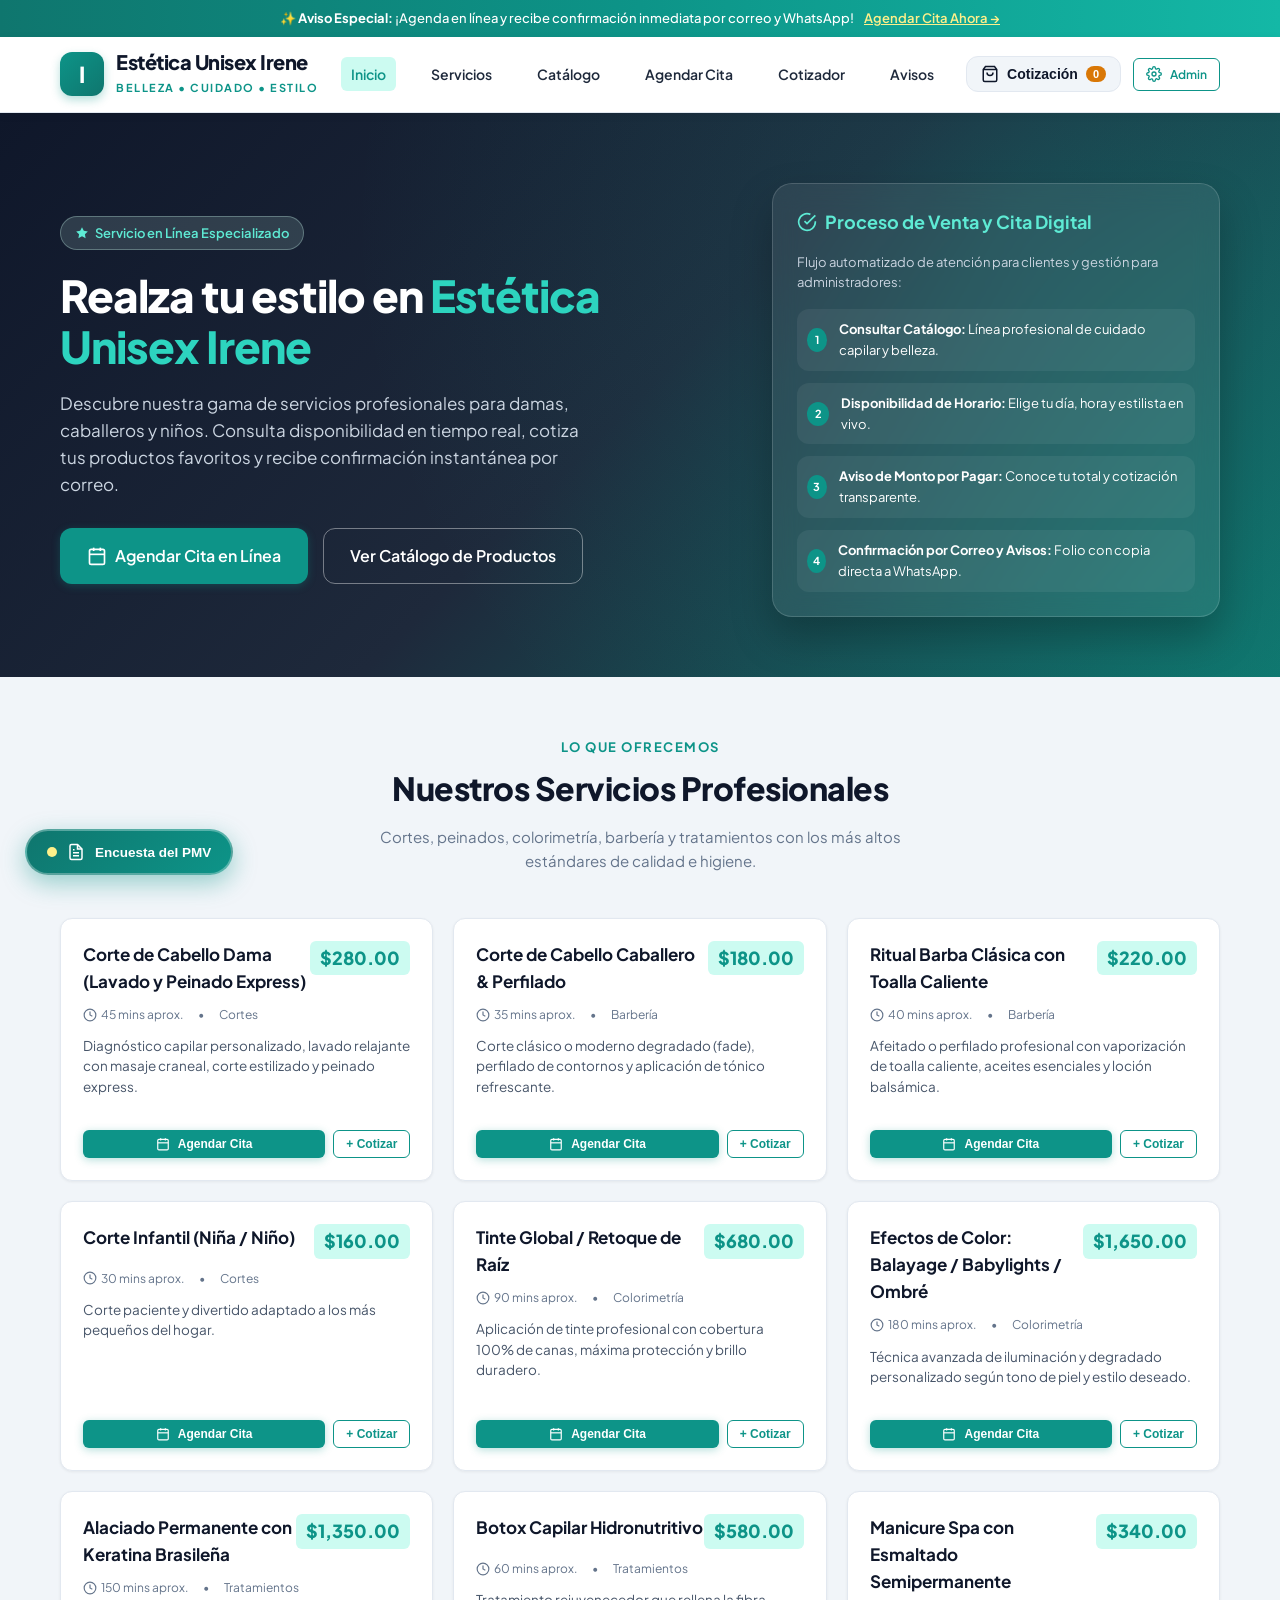
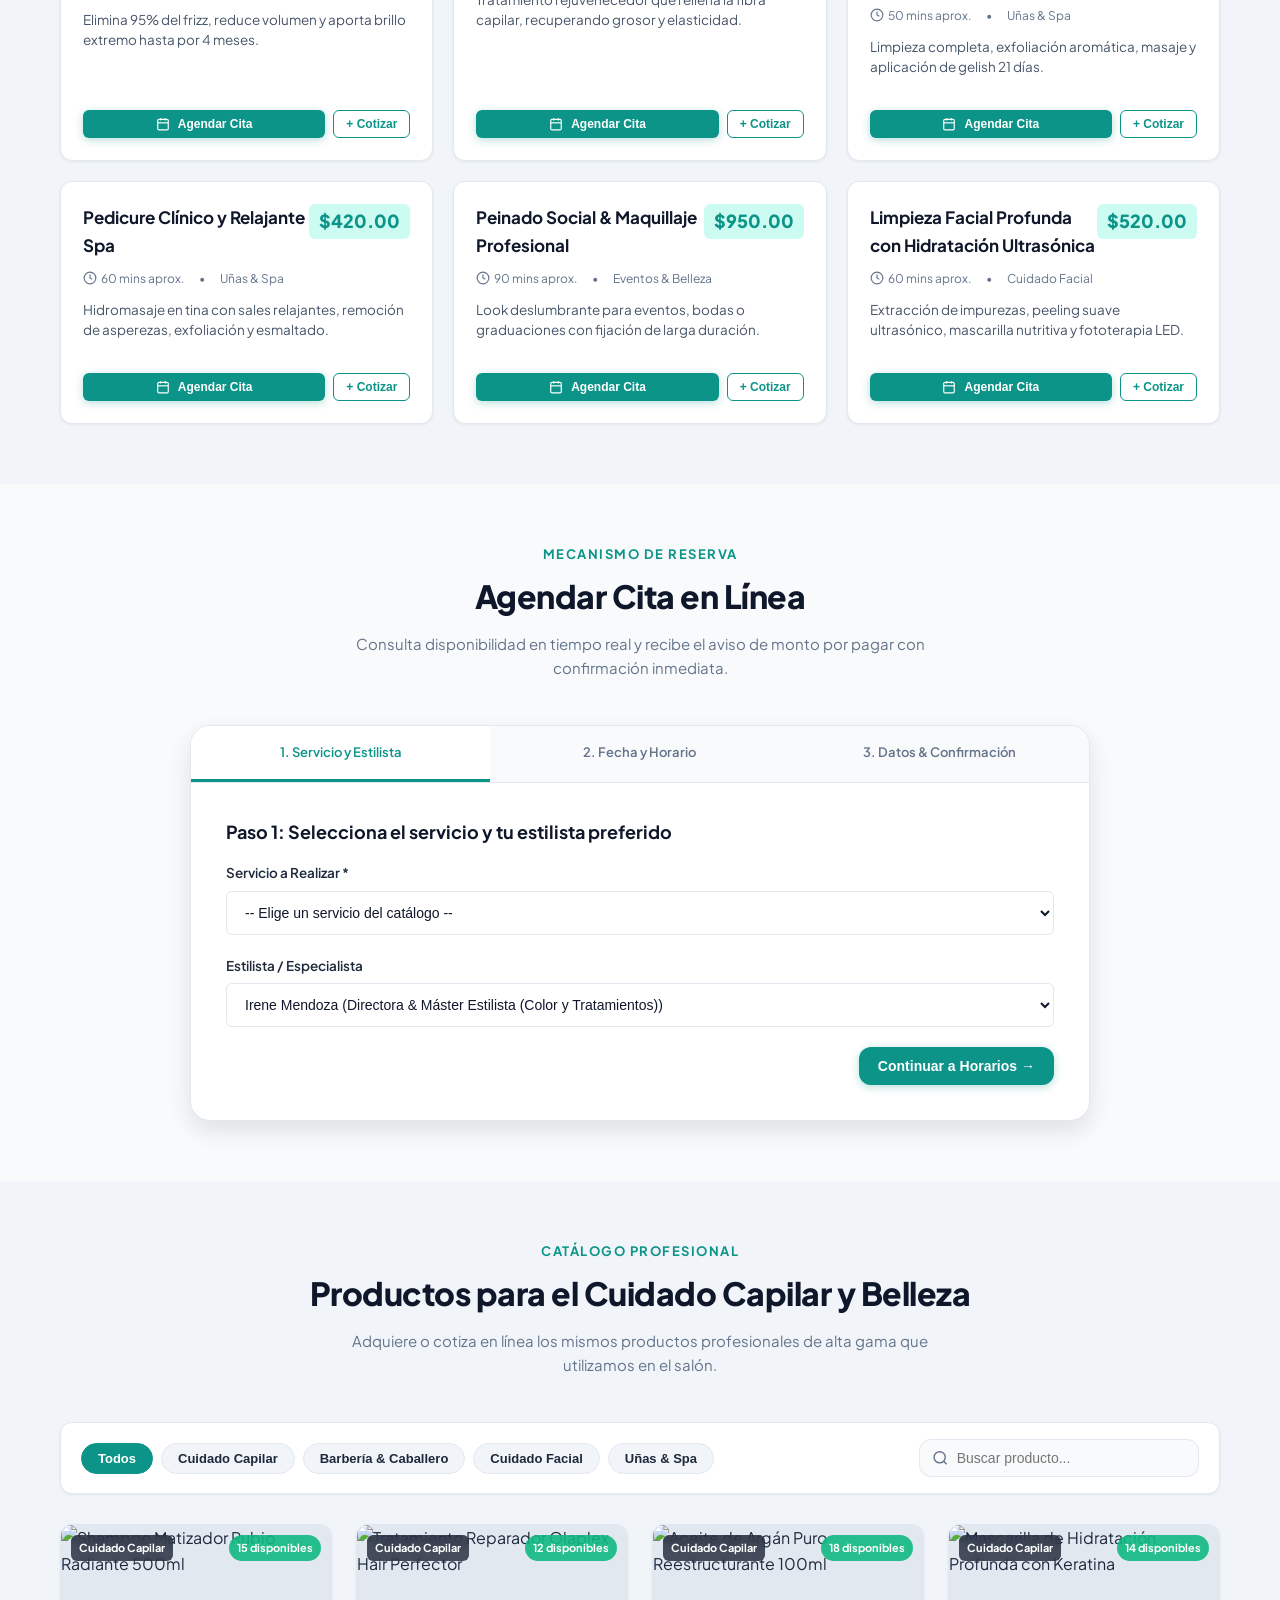
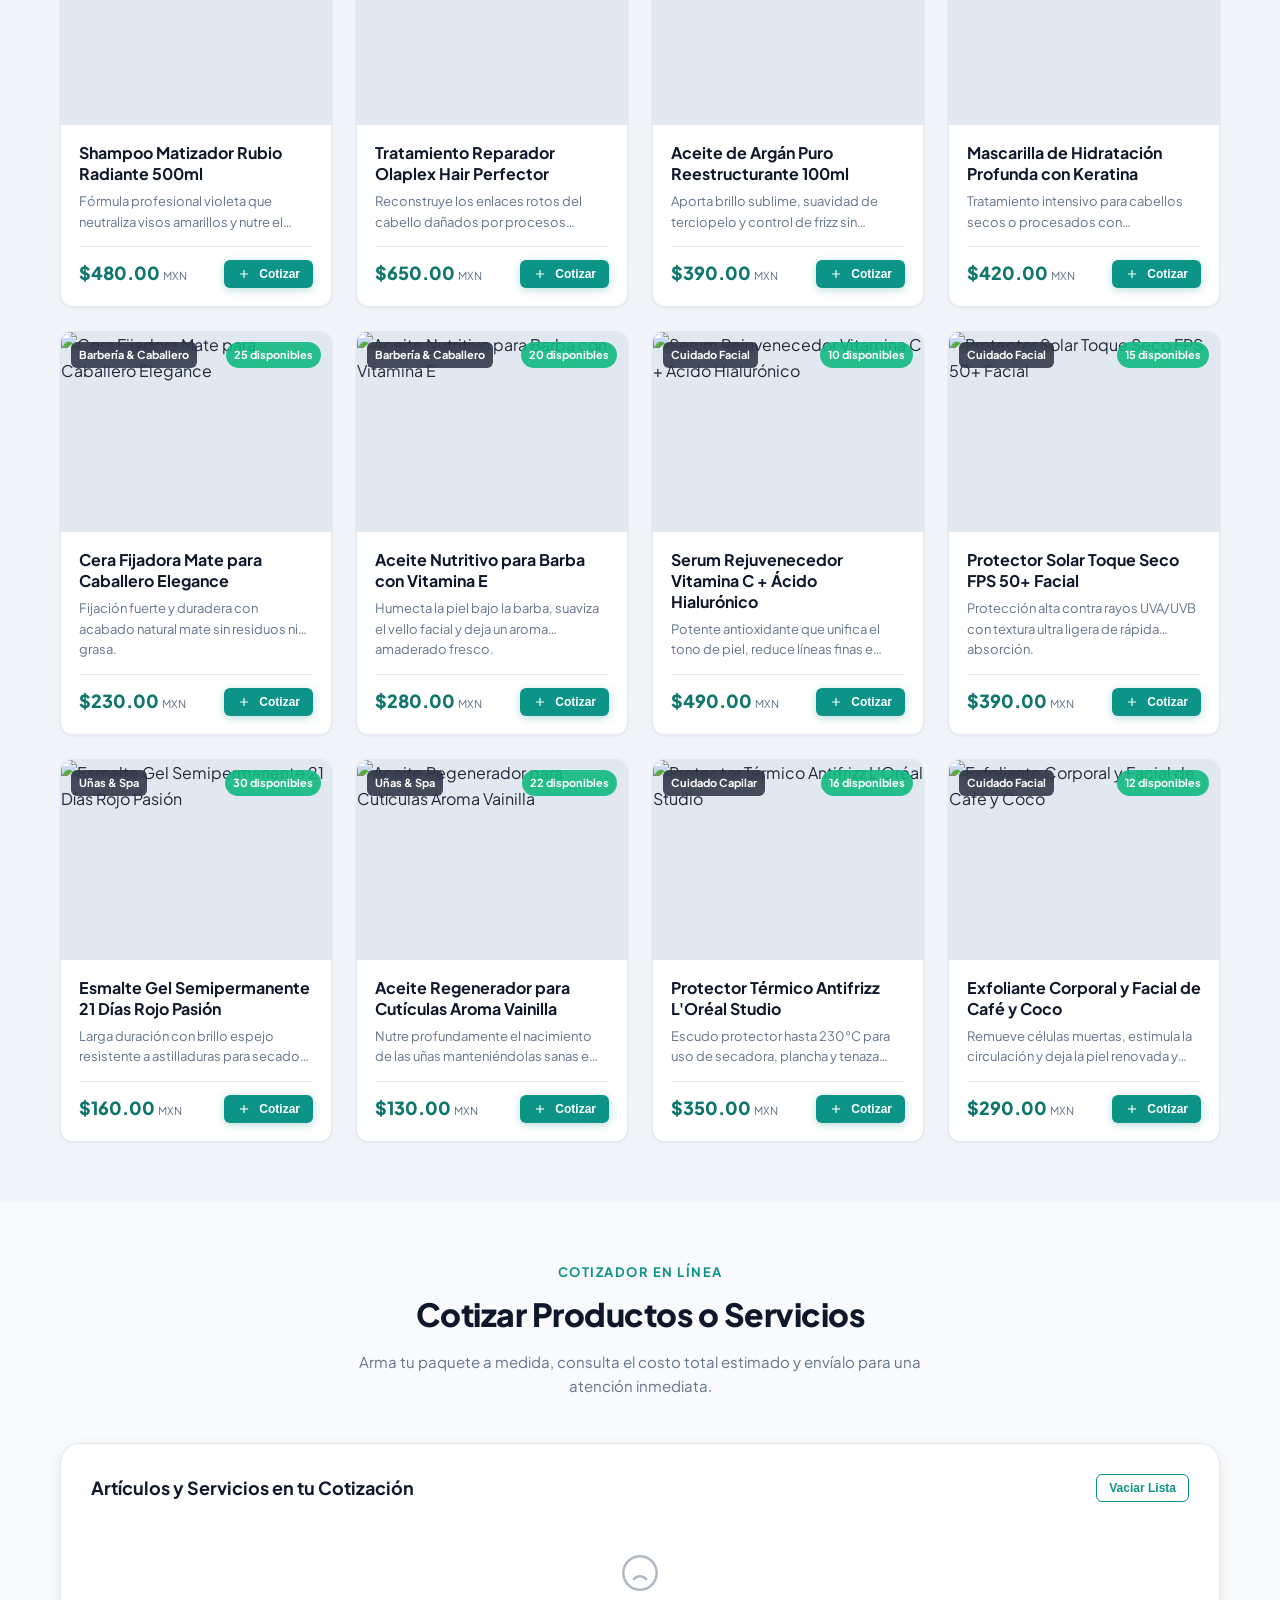
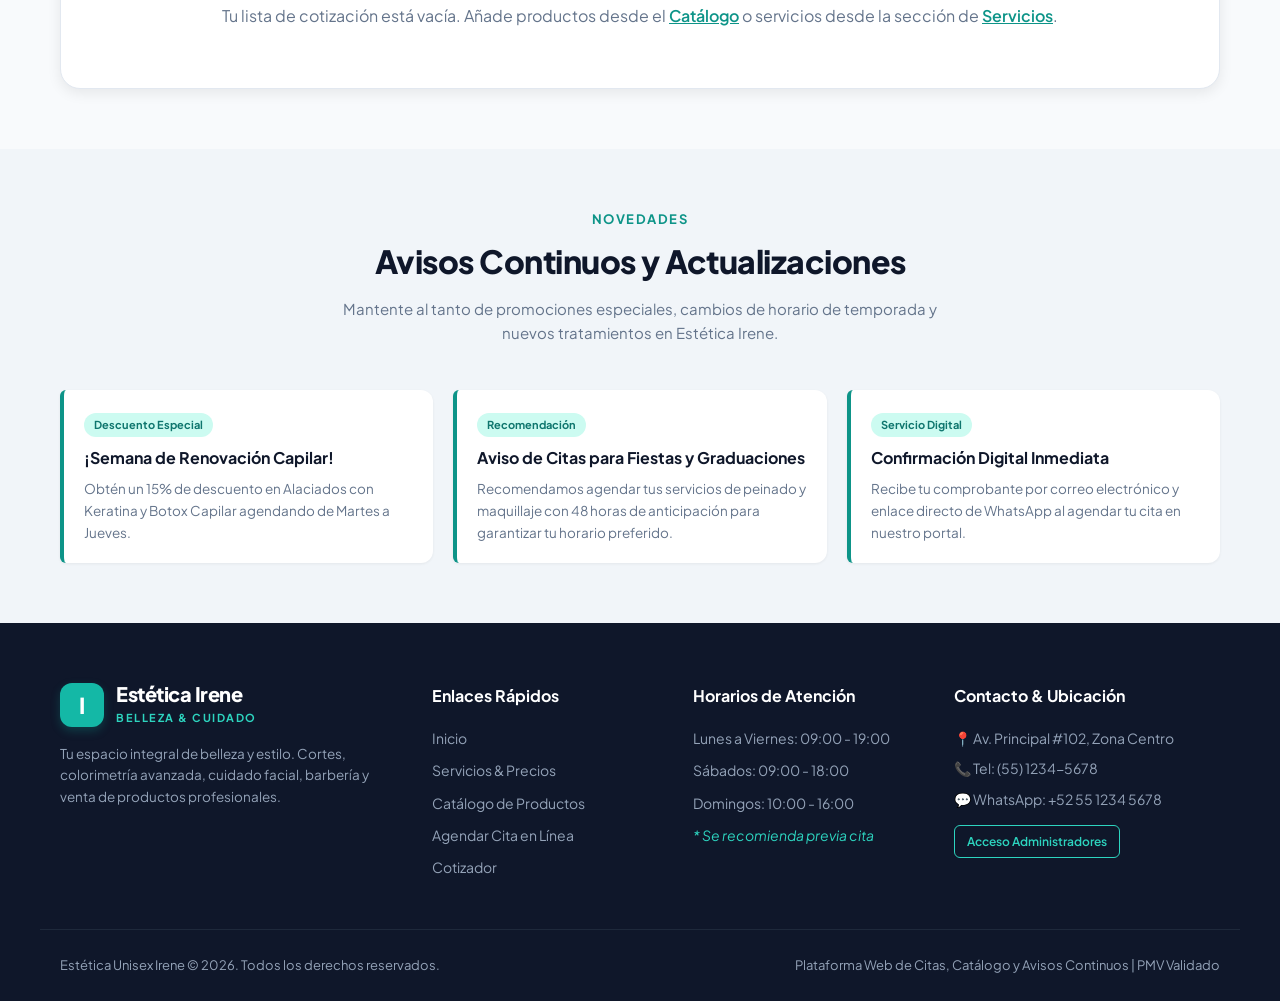
==== index.html @ 8a303462 "feat: Add GitHub Pages support, GA4 integration, and PMV survey data collection" ====
<!DOCTYPE html>
<html lang="es">
<head>
  <meta charset="UTF-8">
  <meta name="viewport" content="width=device-width, initial-scale=1.0">
  <title>Estética Unisex Irene | Citas en Línea, Catálogo y Cotizador</title>
  <link rel="stylesheet" href="css/styles.css">
  <link rel="preconnect" href="https://fonts.googleapis.com">
  <link rel="preconnect" href="https://fonts.gstatic.com" crossorigin>
  <link href="https://fonts.googleapis.com/css2?family=Plus+Jakarta+Sans:wght@400;500;600;700;800&display=swap" rel="stylesheet">
  
  <!-- ================= GOOGLE ANALYTICS 4 (GA4) ================= -->
  <!-- Reemplaza 'G-XXXXXXXXXX' con tu ID de medición de Google Analytics 4 -->
  <script async src="https://www.googletagmanager.com/gtag/js?id=G-XXXXXXXXXX"></script>
  <script>
    window.dataLayer = window.dataLayer || [];
    function gtag(){dataLayer.push(arguments);}
    gtag('js', new Date());
    gtag('config', 'G-XXXXXXXXXX');
  </script>

  <style>
    body { font-family: 'Plus Jakarta Sans', sans-serif; }
    
    /* Botón Flotante para la Encuesta del PMV (Punto G) */
    .survey-floating-btn {
      position: fixed;
      bottom: 25px;
      left: 25px;
      background: linear-gradient(135deg, #0f766e, #0d9488);
      color: #ffffff;
      padding: 12px 20px;
      border-radius: 50px;
      font-size: 13.5px;
      font-weight: 700;
      display: flex;
      align-items: center;
      gap: 10px;
      box-shadow: 0 8px 25px rgba(13, 148, 136, 0.4);
      cursor: pointer;
      z-index: 1500;
      border: 2px solid rgba(255, 255, 255, 0.3);
      transition: all 0.3s ease;
      text-decoration: none;
    }
    .survey-floating-btn:hover {
      transform: translateY(-3px) scale(1.03);
      box-shadow: 0 12px 30px rgba(13, 148, 136, 0.55);
      background: linear-gradient(135deg, #115e59, #0f766e);
    }
    .survey-pulse-dot {
      width: 10px;
      height: 10px;
      background-color: #fef08a;
      border-radius: 50%;
      display: inline-block;
      animation: pulseAnim 1.8s infinite;
    }
    @keyframes pulseAnim {
      0% { transform: scale(0.9); opacity: 0.8; }
      50% { transform: scale(1.4); opacity: 1; }
      100% { transform: scale(0.9); opacity: 0.8; }
    }
    .rating-stars {
      display: flex;
      gap: 8px;
      margin: 8px 0;
    }
    .rating-star-btn {
      font-size: 24px;
      color: #cbd5e1;
      cursor: pointer;
      background: none;
      border: none;
      transition: color 0.2s;
    }
    .rating-star-btn.active, .rating-star-btn:hover {
      color: #f59e0b;
    }
  </style>
</head>
<body>

  <!-- Botón Flotante de Encuesta Voluntaria (Rúbrica: Recopilación de datos del PMV) -->
  <button class="survey-floating-btn" onclick="openSurveyModal()" title="Evalúa este Producto Mínimo Viable (PMV)">
    <span class="survey-pulse-dot"></span>
    <svg width="18" height="18" fill="none" stroke="currentColor" stroke-width="2" viewBox="0 0 24 24"><path d="M14 2H6a2 2 0 0 0-2 2v16a2 2 0 0 0 2 2h12a2 2 0 0 0 2-2V8z"/><polyline points="14 2 14 8 20 8"/><line x1="16" y1="13" x2="8" y2="13"/><line x1="16" y1="17" x2="8" y2="17"/><polyline points="10 9 9 9 8 9"/></svg>
    <span>Encuesta del PMV</span>
  </button>

  <!-- Barra Superior de Avisos Continuos -->
  <div class="top-announcement-bar" id="topAnnouncement">
    <span>✨ <strong>Aviso Especial:</strong> ¡Agenda en línea y recibe confirmación inmediata por correo y WhatsApp!</span>
    <a href="#agendar" onclick="scrollToSection('agendar')">Agendar Cita Ahora &rarr;</a>
  </div>

  <!-- Navbar -->
  <nav class="navbar">
    <div class="container nav-container">
      <a href="#" class="brand-logo">
        <div class="logo-badge">I</div>
        <div class="brand-text">
          <h1>Estética Unisex Irene</h1>
          <span>Belleza &bull; Cuidado &bull; Estilo</span>
        </div>
      </a>

      <ul class="nav-links">
        <li><a href="#inicio" class="active">Inicio</a></li>
        <li><a href="#servicios">Servicios</a></li>
        <li><a href="#catalogo">Catálogo</a></li>
        <li><a href="#agendar">Agendar Cita</a></li>
        <li><a href="#cotizador">Cotizador</a></li>
        <li><a href="#avisos">Avisos</a></li>
      </ul>

      <div class="nav-actions">
        <!-- Botón Cotizador / Carrito -->
        <button class="cart-trigger-btn" id="openCartBtn" onclick="openQuoteModal()">
          <svg width="18" height="18" fill="none" stroke="currentColor" stroke-width="2" viewBox="0 0 24 24"><path d="M6 2L3 6v14a2 2 0 0 0 2 2h14a2 2 0 0 0 2-2V6l-3-4z"/><line x1="3" y1="6" x2="21" y2="6"/><path d="M16 10a4 4 0 0 1-8 0"/></svg>
          <span>Cotización</span>
          <span class="cart-badge" id="cartCountBadge">0</span>
        </button>

        <!-- Botón Acceso Admin -->
        <a href="admin.html" class="btn btn-outline btn-sm" title="Panel de Administración">
          <svg width="16" height="16" fill="none" stroke="currentColor" stroke-width="2" viewBox="0 0 24 24"><path d="M12 15a3 3 0 1 0 0-6 3 3 0 0 0 0 6Z"/><path d="M19.4 15a1.65 1.65 0 0 0 .33 1.82l.06.06a2 2 0 0 1 0 2.83 2 2 0 0 1-2.83 0l-.06-.06a1.65 1.65 0 0 0-1.82-.33 1.65 1.65 0 0 0-1 1.51V21a2 2 0 0 1-2 2 2 2 0 0 1-2-2v-.09A1.65 1.65 0 0 0 9 19.4a1.65 1.65 0 0 0-1.82.33l-.06.06a2 2 0 0 1-2.83 0 2 2 0 0 1 0-2.83l.06-.06a1.65 1.65 0 0 0 .33-1.82 1.65 1.65 0 0 0-1.51-1H3a2 2 0 0 1-2-2 2 2 0 0 1 2-2h.09A1.65 1.65 0 0 0 4.6 9a1.65 1.65 0 0 0-.33-1.82l-.06-.06a2 2 0 0 1 0-2.83 2 2 0 0 1 2.83 0l.06.06a1.65 1.65 0 0 0 1.82.33H9a1.65 1.65 0 0 0 1-1.51V3a2 2 0 0 1 2-2 2 2 0 0 1 2 2v.09a1.65 1.65 0 0 0 1 1.51 1.65 1.65 0 0 0 1.82-.33l.06-.06a2 2 0 0 1 2.83 0 2 2 0 0 1 0 2.83l-.06.06a1.65 1.65 0 0 0-.33 1.82V9a1.65 1.65 0 0 0 1.51 1H21a2 2 0 0 1 2 2 2 2 0 0 1-2 2h-.09a1.65 1.65 0 0 0-1.51 1Z"/></svg>
          Admin
        </a>
      </div>
    </div>
  </nav>

  <!-- Hero Section -->
  <section class="hero-section" id="inicio">
    <div class="container hero-grid">
      <div class="hero-content">
        <div class="hero-badge-tag">
          <svg width="14" height="14" fill="currentColor" viewBox="0 0 24 24"><path d="M12 2l3.09 6.26L22 9.27l-5 4.87 1.18 6.88L12 17.77l-6.18 3.25L7 14.14 2 9.27l6.91-1.01L12 2z"/></svg>
          Servicio en Línea Especializado
        </div>
        <h2 class="hero-title">Realza tu estilo en <span>Estética Unisex Irene</span></h2>
        <p class="hero-subtitle">
          Descubre nuestra gama de servicios profesionales para damas, caballeros y niños. Consulta disponibilidad en tiempo real, cotiza tus productos favoritos y recibe confirmación instantánea por correo.
        </p>
        <div class="hero-buttons">
          <a href="#agendar" class="btn btn-primary btn-lg" onclick="scrollToSection('agendar')">
            <svg width="20" height="20" fill="none" stroke="currentColor" stroke-width="2" viewBox="0 0 24 24"><rect x="3" y="4" width="18" height="18" rx="2" ry="2"/><line x1="16" y1="2" x2="16" y2="6"/><line x1="8" y1="2" x2="8" y2="6"/><line x1="3" y1="10" x2="21" y2="10"/></svg>
            Agendar Cita en Línea
          </a>
          <a href="#catalogo" class="btn btn-outline btn-lg" style="color: #fff; border-color: rgba(255,255,255,0.4);" onclick="scrollToSection('catalogo')">
            Ver Catálogo de Productos
          </a>
        </div>
      </div>

      <!-- Tarjeta Flotante: Flujo del Negocio (según la imagen del usuario) -->
      <div class="hero-card-preview">
        <h3>
          <svg width="20" height="20" fill="none" stroke="currentColor" stroke-width="2" viewBox="0 0 24 24"><path d="M22 11.08V12a10 10 0 1 1-5.93-9.14"/><polyline points="22 4 12 14.01 9 11.01"/></svg>
          Proceso de Venta y Cita Digital
        </h3>
        <p style="font-size: 13px; color: #cbd5e1; margin-bottom: 16px;">
          Flujo automatizado de atención para clientes y gestión para administradores:
        </p>
        <div class="workflow-steps-mini">
          <div class="mini-step">
            <div class="mini-step-num">1</div>
            <div><strong>Consultar Catálogo:</strong> Línea profesional de cuidado capilar y belleza.</div>
          </div>
          <div class="mini-step">
            <div class="mini-step-num">2</div>
            <div><strong>Disponibilidad de Horario:</strong> Elige tu día, hora y estilista en vivo.</div>
          </div>
          <div class="mini-step">
            <div class="mini-step-num">3</div>
            <div><strong>Aviso de Monto por Pagar:</strong> Conoce tu total y cotización transparente.</div>
          </div>
          <div class="mini-step">
            <div class="mini-step-num">4</div>
            <div><strong>Confirmación por Correo y Avisos:</strong> Folio con copia directa a WhatsApp.</div>
          </div>
        </div>
      </div>
    </div>
  </section>

  <!-- ================= SECCIÓN DE SERVICIOS ================= -->
  <section class="section section-alt" id="servicios">
    <div class="container">
      <div class="section-header">
        <span class="section-subtitle">Lo que ofrecemos</span>
        <h3 class="section-title">Nuestros Servicios Profesionales</h3>
        <p class="section-desc">Cortes, peinados, colorimetría, barbería y tratamientos con los más altos estándares de calidad e higiene.</p>
      </div>

      <div class="services-grid" id="servicesGrid">
        <div style="text-align: center; padding: 40px; color: var(--text-muted); grid-column: 1/-1;">Cargando servicios disponibles...</div>
      </div>
    </div>
  </section>

  <!-- ================= SECCIÓN DE AGENDAR CITA (WORKFLOW) ================= -->
  <section class="section" id="agendar">
    <div class="container">
      <div class="section-header">
        <span class="section-subtitle">Mecanismo de Reserva</span>
        <h3 class="section-title">Agendar Cita en Línea</h3>
        <p class="section-desc">Consulta disponibilidad en tiempo real y recibe el aviso de monto por pagar con confirmación inmediata.</p>
      </div>

      <div class="appointment-booking-box">
        <!-- Pasos Visuales -->
        <div class="booking-progress">
          <div class="progress-step active" id="progStep1">
            <span>1. Servicio y Estilista</span>
          </div>
          <div class="progress-step" id="progStep2">
            <span>2. Fecha y Horario</span>
          </div>
          <div class="progress-step" id="progStep3">
            <span>3. Datos & Confirmación</span>
          </div>
        </div>

        <div class="booking-body">
          <!-- Paso 1: Selección de Servicio y Especialista -->
          <div class="wizard-step-pane active" id="stepPane1">
            <h4 style="font-size: 18px; margin-bottom: 15px; color: var(--dark);">Paso 1: Selecciona el servicio y tu estilista preferido</h4>
            
            <div class="form-group">
              <label class="form-label" for="bookingService">Servicio a Realizar *</label>
              <select id="bookingService" class="form-control" onchange="onBookingServiceChange()">
                <option value="">-- Elige un servicio del catálogo --</option>
              </select>
            </div>

            <div class="form-group">
              <label class="form-label" for="bookingStaff">Estilista / Especialista</label>
              <select id="bookingStaff" class="form-control" onchange="fetchAvailability()">
                <!-- Cargado dinámicamente -->
              </select>
            </div>

            <div id="serviceSummaryPreview" style="display: none; background: #f0fdfa; border: 1px solid #ccfbf1; padding: 14px; border-radius: 8px; margin-bottom: 20px;">
              <div style="display: flex; justify-content: space-between; align-items: center;">
                <div>
                  <strong id="previewServiceName" style="color: #0f766e;"></strong>
                  <div id="previewServiceDesc" style="font-size: 13px; color: #475569;"></div>
                </div>
                <div style="text-align: right;">
                  <span style="font-size: 11px; text-transform: uppercase; color: #64748b; display: block;">Monto del servicio</span>
                  <strong id="previewServicePrice" style="font-size: 18px; color: #0d9488;">$0.00 MXN</strong>
                </div>
              </div>
            </div>

            <div style="text-align: right;">
              <button class="btn btn-primary" onclick="goToStep(2)">Continuar a Horarios &rarr;</button>
            </div>
          </div>

          <!-- Paso 2: Disponibilidad de Horario (Diagrama) -->
          <div class="wizard-step-pane" id="stepPane2">
            <h4 style="font-size: 18px; margin-bottom: 15px; color: var(--dark);">Paso 2: Consultar disponibilidad de horario</h4>
            
            <div style="display: grid; grid-template-columns: 1fr 1.5fr; gap: 20px;">
              <div class="form-group">
                <label class="form-label" for="bookingDate">Fecha deseada *</label>
                <input type="date" id="bookingDate" class="form-control" onchange="fetchAvailability()">
                <small style="color: var(--text-muted); font-size: 12px; margin-top: 4px; display: block;">Abierto de Lunes a Domingo (09:00 a 19:00 hrs)</small>
              </div>

              <div>
                <label class="form-label">Horarios Disponibles *</label>
                <div class="time-slots-grid" id="timeSlotsContainer">
                  <div style="grid-column: 1/-1; color: var(--text-muted); font-size: 13px;">Selecciona una fecha para ver horarios...</div>
                </div>
              </div>
            </div>

            <div style="display: flex; justify-content: space-between; margin-top: 25px;">
              <button class="btn btn-secondary" onclick="goToStep(1)">&larr; Volver</button>
              <button class="btn btn-primary" id="btnToStep3" onclick="goToStep(3)" disabled>Continuar a Datos &rarr;</button>
            </div>
          </div>

          <!-- Paso 3: Datos del Cliente y Aviso de Monto por Pagar -->
          <div class="wizard-step-pane" id="stepPane3">
            <h4 style="font-size: 18px; margin-bottom: 15px; color: var(--dark);">Paso 3: Datos de contacto y aviso de monto por pagar</h4>
            
            <div style="display: grid; grid-template-columns: 1fr 1fr; gap: 15px;">
              <div class="form-group">
                <label class="form-label" for="clientName">Nombre Completo *</label>
                <input type="text" id="clientName" class="form-control" placeholder="Ej. Ana Patricia Morales">
              </div>

              <div class="form-group">
                <label class="form-label" for="clientPhone">Teléfono / WhatsApp *</label>
                <input type="tel" id="clientPhone" class="form-control" placeholder="Ej. 5512345678">
              </div>
            </div>

            <div class="form-group">
              <label class="form-label" for="clientEmail">Correo Electrónico (para confirmación) *</label>
              <input type="email" id="clientEmail" class="form-control" placeholder="nombre@correo.com">
              <small style="font-size: 12px; color: var(--text-muted);">Enviaremos tu comprobante oficial con folio a esta dirección.</small>
            </div>

            <div class="form-group">
              <label class="form-label" for="bookingNotes">Indicaciones especiales o notas (opcional)</label>
              <textarea id="bookingNotes" class="form-control" rows="2" placeholder="Ej. Alérgica a algún producto, tono de cabello deseado, etc."></textarea>
            </div>

            <!-- Aviso de monto por pagar (Elemento explícito del diagrama) -->
            <div class="monto-pagar-card">
              <div class="title">
                <svg width="20" height="20" fill="none" stroke="currentColor" stroke-width="2" viewBox="0 0 24 24"><circle cx="12" cy="12" r="10"/><path d="M12 6v6l4 2"/></svg>
                Aviso de Monto por Pagar al Momento del Servicio
              </div>
              <div class="amount" id="summaryTotalAmount">$0.00 MXN</div>
              <div class="hint" id="summaryDetailsText">Servicio: - | Fecha: - | Hora: -</div>
            </div>

            <div style="display: flex; justify-content: space-between; margin-top: 25px;">
              <button class="btn btn-secondary" onclick="goToStep(2)">&larr; Cambiar Horario</button>
              <button class="btn btn-primary btn-lg" id="btnSubmitAppointment" onclick="submitAppointment()">
                <svg width="18" height="18" fill="none" stroke="currentColor" stroke-width="2" viewBox="0 0 24 24"><path d="M22 11.08V12a10 10 0 1 1-5.93-9.14"/><polyline points="22 4 12 14.01 9 11.01"/></svg>
                Confirmar y Agendar Cita
              </button>
            </div>
          </div>
        </div>
      </div>
    </div>
  </section>

  <!-- ================= SECCIÓN DEL CATÁLOGO DE PRODUCTOS ================= -->
  <section class="section section-alt" id="catalogo">
    <div class="container">
      <div class="section-header">
        <span class="section-subtitle">Catálogo Profesional</span>
        <h3 class="section-title">Productos para el Cuidado Capilar y Belleza</h3>
        <p class="section-desc">Adquiere o cotiza en línea los mismos productos profesionales de alta gama que utilizamos en el salón.</p>
      </div>

      <!-- Barra de Filtros y Búsqueda -->
      <div class="catalog-toolbar">
        <div class="category-pills" id="categoryFilterPills">
          <button class="pill-btn active" onclick="filterCategory('Todos')">Todos</button>
          <button class="pill-btn" onclick="filterCategory('Cuidado Capilar')">Cuidado Capilar</button>
          <button class="pill-btn" onclick="filterCategory('Barbería & Caballero')">Barbería & Caballero</button>
          <button class="pill-btn" onclick="filterCategory('Cuidado Facial')">Cuidado Facial</button>
          <button class="pill-btn" onclick="filterCategory('Uñas & Spa')">Uñas & Spa</button>
        </div>

        <div class="search-box">
          <svg width="18" height="18" fill="none" stroke="#64748b" stroke-width="2" viewBox="0 0 24 24"><circle cx="11" cy="11" r="8"/><line x1="21" y1="21" x2="16.65" y2="16.65"/></svg>
          <input type="text" id="productSearchInput" placeholder="Buscar producto..." onkeyup="searchProducts(this.value)">
        </div>
      </div>

      <!-- Cuadrícula de Productos -->
      <div class="products-grid" id="productsGrid">
        <div style="text-align: center; padding: 40px; color: var(--text-muted); grid-column: 1/-1;">Cargando catálogo de productos...</div>
      </div>
    </div>
  </section>

  <!-- ================= SECCIÓN DE COTIZADOR (COTIZAR PRODUCTOS O SERVICIO) ================= -->
  <section class="section" id="cotizador">
    <div class="container">
      <div class="section-header">
        <span class="section-subtitle">Cotizador en Línea</span>
        <h3 class="section-title">Cotizar Productos o Servicios</h3>
        <p class="section-desc">Arma tu paquete a medida, consulta el costo total estimado y envíalo para una atención inmediata.</p>
      </div>

      <div class="quote-card-box">
        <div style="display: flex; justify-content: space-between; align-items: center; margin-bottom: 20px;">
          <h4 style="font-size: 18px; color: var(--dark);">Artículos y Servicios en tu Cotización</h4>
          <button class="btn btn-outline btn-sm" onclick="clearCart()">Vaciar Lista</button>
        </div>

        <div id="quoteEmptyNotice" style="text-align: center; padding: 30px; color: var(--text-muted);">
          <svg width="40" height="40" fill="none" stroke="currentColor" stroke-width="1.5" viewBox="0 0 24 24" style="margin: 0 auto 10px; display: block; opacity: 0.5;"><circle cx="12" cy="12" r="10"/><path d="M16 16s-1.5-2-4-2-4 2-4 2"/><line x1="9" y1="9" x2="9.01" y2="9"/><line x1="15" y1="9" x2="15.01" y2="9"/></svg>
          Tu lista de cotización está vacía. Añade productos desde el <a href="#catalogo" style="color: var(--primary); font-weight: 600;">Catálogo</a> o servicios desde la sección de <a href="#servicios" style="color: var(--primary); font-weight: 600;">Servicios</a>.
        </div>

        <div id="quoteTableWrapper" style="display: none;">
          <table class="quote-items-table">
            <thead>
              <tr>
                <th>Elemento</th>
                <th>Categoría</th>
                <th>Precio Unit.</th>
                <th>Cantidad</th>
                <th>Subtotal</th>
                <th>Acción</th>
              </tr>
            </thead>
            <tbody id="quoteItemsTableBody">
              <!-- Renderizado dinámico -->
            </tbody>
          </table>

          <div class="quote-summary-box">
            <div class="quote-row">
              <span>Artículos seleccionados:</span>
              <span id="quoteTotalItems">0</span>
            </div>
            <div class="quote-row">
              <span>Subtotal:</span>
              <span id="quoteSubtotal">$0.00 MXN</span>
            </div>
            <div class="quote-row total">
              <span>Monto Total Estimado:</span>
              <span id="quoteGrandTotal">$0.00 MXN</span>
            </div>
          </div>

          <div style="margin-top: 25px; padding-top: 20px; border-top: 1px solid var(--border); display: flex; flex-wrap: wrap; gap: 15px; justify-content: flex-end;">
            <button class="btn btn-whatsapp btn-lg" onclick="generateAndSendQuoteWhatsApp()">
              <svg width="18" height="18" fill="currentColor" viewBox="0 0 24 24"><path d="M12.031 6.172c-3.181 0-5.767 2.586-5.768 5.766-.001 1.298.38 2.27 1.019 3.287l-.711 2.598 2.669-.699c.969.54 1.772.8 2.788.8 3.181 0 5.767-2.587 5.768-5.766.001-3.182-2.585-5.786-5.765-5.786zm0 10.362c-.93 0-1.815-.262-2.56-.757l-.183-.119-1.579.414.421-1.539-.126-.201c-.534-.849-.817-1.831-.816-2.836.001-2.531 2.06-4.59 4.59-4.59 2.531 0 4.59 2.059 4.59 4.59-.001 2.531-2.06 4.6-4.59 4.6z"/></svg>
              Enviar Cotización por WhatsApp
            </button>
            <button class="btn btn-primary btn-lg" onclick="saveQuoteToServer()">
              Guardar Cotización en Sistema
            </button>
          </div>
        </div>
      </div>
    </div>
  </section>

  <!-- ================= SECCIÓN DE AVISOS CONTINUOS Y ACTUALIZACIONES ================= -->
  <section class="section section-alt" id="avisos">
    <div class="container">
      <div class="section-header">
        <span class="section-subtitle">Novedades</span>
        <h3 class="section-title">Avisos Continuos y Actualizaciones</h3>
        <p class="section-desc">Mantente al tanto de promociones especiales, cambios de horario de temporada y nuevos tratamientos en Estética Irene.</p>
      </div>

      <div class="announcements-grid" id="announcementsGrid">
        <!-- Renderizado dinámicamente -->
      </div>
    </div>
  </section>

  <!-- ================= MODAL DE ENCUESTA DEL PMV (PUNTO G - RECOPILACIÓN DE DATOS) ================= -->
  <div class="modal-overlay" id="surveyModal">
    <div class="modal-content" style="max-width: 600px;">
      <div class="modal-header">
        <h3 style="color: var(--primary-dark); display: flex; align-items: center; gap: 8px;">
          <svg width="22" height="22" fill="none" stroke="currentColor" stroke-width="2" viewBox="0 0 24 24"><path d="M14 2H6a2 2 0 0 0-2 2v16a2 2 0 0 0 2 2h12a2 2 0 0 0 2-2V8z"/><polyline points="14 2 14 8 20 8"/><line x1="16" y1="13" x2="8" y2="13"/><line x1="16" y1="17" x2="8" y2="17"/></svg>
          Encuesta de Validación del PMV
        </h3>
        <button class="modal-close-btn" onclick="closeSurveyModal()">&times;</button>
      </div>
      <div class="modal-body">
        <p style="font-size: 13.5px; color: #475569; margin-bottom: 20px;">
          Tu opinión es fundamental para validar nuestro Producto Mínimo Viable (PMV). Por favor responde esta breve encuesta voluntaria de 1 minuto:
        </p>

        <form id="pmvSurveyForm" onsubmit="submitSurvey(event)">
          <div class="form-group">
            <label class="form-label">1. ¿Qué tan fácil e intuitivo fue navegar por la página y consultar servicios/productos? *</label>
            <div class="rating-stars" id="starGroup1">
              <button type="button" class="rating-star-btn" onclick="setRating(1, 1)">★</button>
              <button type="button" class="rating-star-btn" onclick="setRating(1, 2)">★</button>
              <button type="button" class="rating-star-btn" onclick="setRating(1, 3)">★</button>
              <button type="button" class="rating-star-btn" onclick="setRating(1, 4)">★</button>
              <button type="button" class="rating-star-btn" onclick="setRating(1, 5)">★</button>
            </div>
            <input type="hidden" id="surveyRating1" value="5" required>
          </div>

          <div class="form-group">
            <label class="form-label">2. ¿Consideras claro y útil el aviso del monto por pagar antes de confirmar tu cita? *</label>
            <select id="surveyClarity" class="form-control" required>
              <option value="Muy claro y transparente">Muy claro y transparente</option>
              <option value="Claro, pero agregaría más desglose">Claro, pero agregaría más desglose</option>
              <option value="Poco claro">Poco claro</option>
            </select>
          </div>

          <div class="form-group">
            <label class="form-label">3. ¿Utilizarías esta plataforma para agendar tus citas de estética en lugar de llamar por teléfono? *</label>
            <select id="surveyPreference" class="form-control" required>
              <option value="Sí, definitivamente prefiero en línea">Sí, definitivamente prefiero en línea</option>
              <option value="Tal vez, dependiendo del servicio">Tal vez, dependiendo del servicio</option>
              <option value="No, prefiero llamada tradicional">No, prefiero llamada tradicional</option>
            </select>
          </div>

          <div class="form-group">
            <label class="form-label">4. ¿Qué funcionalidad o mejora sugerirías para la versión final? (Opcional)</label>
            <textarea id="surveyComments" class="form-control" rows="2" placeholder="Ej. Recordatorios automáticos por SMS, pago con tarjeta en línea, etc."></textarea>
          </div>

          <div style="margin-top: 20px; display: flex; justify-content: space-between; align-items: center;">
            <button type="button" class="btn btn-secondary" onclick="closeSurveyModal()">Cerrar</button>
            <button type="submit" class="btn btn-primary">
              Enviar Respuestas &rarr;
            </button>
          </div>
        </form>

        <div id="surveySuccessAlert" style="display: none; background: #ecfdf5; border: 1px solid #a7f3d0; color: #065f46; padding: 20px; border-radius: 8px; text-align: center;">
          <h4 style="font-size: 16px; font-weight: 700; margin-bottom: 6px;">¡Muchas gracias por tu retroalimentación!</h4>
          <p style="font-size: 13px;">Tus respuestas han sido registradas para la recopilación de datos de validación del PMV.</p>
        </div>
      </div>
    </div>
  </div>

  <!-- ================= MODAL DE CONFIRMACIÓN DE CITA (DIAGRAMA: CONFIRMACIÓN POR CORREO) ================= -->
  <div class="modal-overlay" id="appointmentSuccessModal">
    <div class="modal-content">
      <div class="modal-header">
        <h3 style="color: var(--primary-dark); display: flex; align-items: center; gap: 8px;">
          <svg width="22" height="22" fill="none" stroke="currentColor" stroke-width="2" viewBox="0 0 24 24"><path d="M22 11.08V12a10 10 0 1 1-5.93-9.14"/><polyline points="22 4 12 14.01 9 11.01"/></svg>
          ¡Cita Registrada Exitosamente!
        </h3>
        <button class="modal-close-btn" onclick="closeSuccessModal()">&times;</button>
      </div>
      <div class="modal-body">
        <div style="text-align: center; margin-bottom: 20px;">
          <span style="font-size: 13px; text-transform: uppercase; color: var(--text-muted); font-weight: 700; letter-spacing: 1px;">Folio Único de Cita</span>
          <div id="confirmedFolio" style="font-size: 26px; font-weight: 800; color: var(--primary); margin-top: 4px;">#IRENE-0000</div>
        </div>

        <div style="background: #f8fafc; border-radius: 8px; padding: 16px; margin-bottom: 20px; font-size: 14px;">
          <div style="display: flex; justify-content: space-between; margin-bottom: 8px;">
            <span style="color: #64748b;">Cliente:</span>
            <strong id="confirmedClientName">-</strong>
          </div>
          <div style="display: flex; justify-content: space-between; margin-bottom: 8px;">
            <span style="color: #64748b;">Servicio:</span>
            <strong id="confirmedService">-</strong>
          </div>
          <div style="display: flex; justify-content: space-between; margin-bottom: 8px;">
            <span style="color: #64748b;">Especialista:</span>
            <strong id="confirmedStaff">-</strong>
          </div>
          <div style="display: flex; justify-content: space-between; margin-bottom: 8px;">
            <span style="color: #64748b;">Fecha y Hora:</span>
            <strong id="confirmedDateTime">-</strong>
          </div>
          <div style="display: flex; justify-content: space-between; padding-top: 8px; border-top: 1px solid #e2e8f0;">
            <span style="color: #0f766e; font-weight: 700;">Aviso de Monto por Pagar:</span>
            <strong id="confirmedAmount" style="color: #0d9488; font-size: 18px;">$0.00 MXN</strong>
          </div>
        </div>

        <!-- Módulo de Confirmación por Correo (según el diagrama) -->
        <h5 style="font-size: 14px; font-weight: 700; color: var(--dark); margin-bottom: 6px; display: flex; align-items: center; gap: 6px;">
          <svg width="16" height="16" fill="none" stroke="currentColor" stroke-width="2" viewBox="0 0 24 24"><path d="M4 4h16c1.1 0 2 .9 2 2v12c0 1.1-.9 2-2 2H4c-1.1 0-2-.9-2-2V6c0-1.1.9-2 2-2z"/><polyline points="22,6 12,13 2,6"/></svg>
          Confirmación por Correo Electrónico (Vista en Vivo)
        </h5>
        <p style="font-size: 12px; color: var(--text-muted); margin-bottom: 8px;">
          Se ha generado y despachado el correo de confirmación a: <strong id="confirmedEmailNotice"></strong>
        </p>

        <div class="email-preview-wrapper" id="emailPreviewContainer">
          <!-- Renderizado del HTML del correo -->
        </div>
      </div>
      <div class="modal-footer">
        <a id="btnSendWhatsAppConfirmation" href="#" target="_blank" class="btn btn-whatsapp">
          <svg width="18" height="18" fill="currentColor" viewBox="0 0 24 24"><path d="M12.031 6.172c-3.181 0-5.767 2.586-5.768 5.766-.001 1.298.38 2.27 1.019 3.287l-.711 2.598 2.669-.699c.969.54 1.772.8 2.788.8 3.181 0 5.767-2.587 5.768-5.766.001-3.182-2.585-5.786-5.765-5.786zm0 10.362c-.93 0-1.815-.262-2.56-.757l-.183-.119-1.579.414.421-1.539-.126-.201c-.534-.849-.817-1.831-.816-2.836.001-2.531 2.06-4.59 4.59-4.59 2.531 0 4.59 2.059 4.59 4.59-.001 2.531-2.06 4.6-4.59 4.6z"/></svg>
          Enviar Comprobante a WhatsApp
        </a>
        <button class="btn btn-secondary" onclick="closeSuccessModal()">Cerrar</button>
      </div>
    </div>
  </div>

  <!-- Footer -->
  <footer class="footer">
    <div class="container footer-grid">
      <div class="footer-col">
        <div class="brand-logo" style="margin-bottom: 15px;">
          <div class="logo-badge" style="background: #14b8a6;">I</div>
          <div class="brand-text">
            <h1 style="color: #fff;">Estética Irene</h1>
            <span style="color: #2dd4bf;">Belleza & Cuidado</span>
          </div>
        </div>
        <p style="font-size: 13.5px; line-height: 1.6;">
          Tu espacio integral de belleza y estilo. Cortes, colorimetría avanzada, cuidado facial, barbería y venta de productos profesionales.
        </p>
      </div>

      <div class="footer-col">
        <h4>Enlaces Rápidos</h4>
        <ul class="footer-links">
          <li><a href="#inicio">Inicio</a></li>
          <li><a href="#servicios">Servicios & Precios</a></li>
          <li><a href="#catalogo">Catálogo de Productos</a></li>
          <li><a href="#agendar">Agendar Cita en Línea</a></li>
          <li><a href="#cotizador">Cotizador</a></li>
        </ul>
      </div>

      <div class="footer-col">
        <h4>Horarios de Atención</h4>
        <ul class="footer-links">
          <li>Lunes a Viernes: 09:00 - 19:00</li>
          <li>Sábados: 09:00 - 18:00</li>
          <li>Domingos: 10:00 - 16:00</li>
          <li><em style="color: #2dd4bf;">* Se recomienda previa cita</em></li>
        </ul>
      </div>

      <div class="footer-col">
        <h4>Contacto & Ubicación</h4>
        <p style="margin-bottom: 8px;">📍 Av. Principal #102, Zona Centro</p>
        <p style="margin-bottom: 8px;">📞 Tel: (55) 1234-5678</p>
        <p style="margin-bottom: 8px;">💬 WhatsApp: +52 55 1234 5678</p>
        <p style="margin-top: 15px;">
          <a href="admin.html" class="btn btn-outline btn-sm" style="color: #2dd4bf; border-color: #2dd4bf;">Acceso Administradores</a>
        </p>
      </div>
    </div>

    <div class="container footer-bottom">
      <p>Estética Unisex Irene &copy; 2026. Todos los derechos reservados.</p>
      <p>Plataforma Web de Citas, Catálogo y Avisos Continuos | PMV Validado</p>
    </div>
  </footer>

  <script src="js/app.js"></script>
</body>
</html>
---- css/styles.css ----
/* ===================================================
   Estética Unisex Irene - Hoja de Estilos Principal
   Diseño Moderno, Elegante y Responsivo
   =================================================== */

:root {
  --primary: #0d9488;
  --primary-dark: #0f766e;
  --primary-light: #ccfbf1;
  --primary-hover: #115e59;
  --accent: #d97706;
  --accent-light: #fef3c7;
  --dark: #0f172a;
  --dark-soft: #1e293b;
  --text-main: #1e293b;
  --text-muted: #64748b;
  --bg-page: #f8fafc;
  --bg-card: #ffffff;
  --border: #e2e8f0;
  --border-focus: #0d9488;
  --success: #10b981;
  --warning: #f59e0b;
  --danger: #ef4444;
  --radius-sm: 6px;
  --radius-md: 12px;
  --radius-lg: 20px;
  --radius-full: 9999px;
  --shadow-sm: 0 1px 3px rgba(0,0,0,0.06);
  --shadow-md: 0 4px 14px rgba(0,0,0,0.08);
  --shadow-lg: 0 10px 25px rgba(0,0,0,0.1);
  --transition: all 0.25s ease-in-out;
}

* {
  margin: 0;
  padding: 0;
  box-sizing: border-box;
}

body {
  font-family: 'Segoe UI', system-ui, -apple-system, BlinkMacSystemFont, Roboto, sans-serif;
  background-color: var(--bg-page);
  color: var(--text-main);
  line-height: 1.6;
  -webkit-font-smoothing: antialiased;
}

/* Contenedor central */
.container {
  width: 100%;
  max-width: 1200px;
  margin: 0 auto;
  padding: 0 20px;
}

/* ================= HEADER & NAVBAR ================= */
.top-announcement-bar {
  background: linear-gradient(90deg, #0f766e, #0d9488, #14b8a6);
  color: #ffffff;
  font-size: 13px;
  padding: 8px 15px;
  text-align: center;
  font-weight: 500;
  display: flex;
  justify-content: center;
  align-items: center;
  gap: 10px;
}

.top-announcement-bar a {
  color: #fef08a;
  text-decoration: underline;
  cursor: pointer;
  font-weight: 600;
}

.navbar {
  background: #ffffff;
  position: sticky;
  top: 0;
  z-index: 1000;
  box-shadow: 0 2px 10px rgba(0,0,0,0.05);
  border-bottom: 1px solid var(--border);
}

.nav-container {
  display: flex;
  align-items: center;
  justify-content: space-between;
  height: 75px;
}

.brand-logo {
  display: flex;
  align-items: center;
  gap: 12px;
  text-decoration: none;
  color: var(--dark);
}

.logo-badge {
  width: 44px;
  height: 44px;
  background: linear-gradient(135deg, var(--primary), var(--primary-dark));
  color: #fff;
  border-radius: 12px;
  display: flex;
  align-items: center;
  justify-content: center;
  font-size: 22px;
  font-weight: 800;
  box-shadow: 0 4px 10px rgba(13,148,136,0.3);
}

.brand-text h1 {
  font-size: 20px;
  font-weight: 800;
  color: var(--dark);
  letter-spacing: -0.5px;
  line-height: 1.1;
}

.brand-text span {
  font-size: 11px;
  text-transform: uppercase;
  color: var(--primary);
  font-weight: 700;
  letter-spacing: 1.5px;
}

.nav-links {
  display: flex;
  list-style: none;
  gap: 25px;
  align-items: center;
}

.nav-links a {
  text-decoration: none;
  color: var(--text-main);
  font-weight: 600;
  font-size: 14px;
  transition: var(--transition);
  padding: 6px 10px;
  border-radius: var(--radius-sm);
  display: flex;
  align-items: center;
  gap: 6px;
}

.nav-links a:hover, .nav-links a.active {
  color: var(--primary);
  background-color: var(--primary-light);
}

.nav-actions {
  display: flex;
  align-items: center;
  gap: 12px;
}

/* Botones genéricos */
.btn {
  display: inline-flex;
  align-items: center;
  justify-content: center;
  gap: 8px;
  padding: 10px 18px;
  border-radius: var(--radius-md);
  font-size: 14px;
  font-weight: 600;
  cursor: pointer;
  transition: var(--transition);
  border: 1px solid transparent;
  text-decoration: none;
  text-align: center;
}

.btn-primary {
  background-color: var(--primary);
  color: #fff;
  box-shadow: 0 2px 8px rgba(13,148,136,0.3);
}

.btn-primary:hover {
  background-color: var(--primary-hover);
  transform: translateY(-1px);
}

.btn-outline {
  border-color: var(--primary);
  color: var(--primary);
  background: transparent;
}

.btn-outline:hover {
  background-color: var(--primary-light);
}

.btn-accent {
  background-color: var(--accent);
  color: #fff;
}

.btn-accent:hover {
  background-color: #b45309;
}

.btn-secondary {
  background-color: #e2e8f0;
  color: var(--dark-soft);
}

.btn-secondary:hover {
  background-color: #cbd5e1;
}

.btn-whatsapp {
  background-color: #25D366;
  color: #fff;
}

.btn-whatsapp:hover {
  background-color: #128C7E;
}

.btn-sm {
  padding: 6px 12px;
  font-size: 12px;
  border-radius: var(--radius-sm);
}

.btn-lg {
  padding: 14px 26px;
  font-size: 16px;
}

/* Badge de carrito/cotización */
.cart-trigger-btn {
  position: relative;
  background: #f1f5f9;
  border: 1px solid var(--border);
  color: var(--dark);
  padding: 8px 14px;
  border-radius: var(--radius-md);
  display: flex;
  align-items: center;
  gap: 8px;
  cursor: pointer;
  font-weight: 600;
  font-size: 14px;
  transition: var(--transition);
}

.cart-trigger-btn:hover {
  background: #e2e8f0;
  border-color: #cbd5e1;
}

.cart-badge {
  background: var(--accent);
  color: white;
  border-radius: var(--radius-full);
  font-size: 11px;
  padding: 2px 7px;
  font-weight: 700;
}

/* ================= HERO SECTION ================= */
.hero-section {
  background: linear-gradient(135deg, #0f172a 0%, #1e293b 50%, #0f766e 100%);
  color: #ffffff;
  padding: 70px 0 60px 0;
  position: relative;
  overflow: hidden;
}

.hero-section::after {
  content: '';
  position: absolute;
  top: 0; right: 0; bottom: 0; left: 0;
  background: radial-gradient(circle at 80% 20%, rgba(20,184,166,0.15) 0%, transparent 60%);
  pointer-events: none;
}

.hero-grid {
  display: grid;
  grid-template-columns: 1.2fr 0.8fr;
  gap: 40px;
  align-items: center;
  position: relative;
  z-index: 2;
}

.hero-badge-tag {
  display: inline-flex;
  align-items: center;
  gap: 6px;
  background: rgba(204, 251, 241, 0.15);
  border: 1px solid rgba(204, 251, 241, 0.3);
  color: #5eead4;
  padding: 6px 14px;
  border-radius: var(--radius-full);
  font-size: 13px;
  font-weight: 600;
  margin-bottom: 20px;
}

.hero-title {
  font-size: 44px;
  font-weight: 800;
  line-height: 1.15;
  margin-bottom: 18px;
  letter-spacing: -1px;
}

.hero-title span {
  color: #2dd4bf;
}

.hero-subtitle {
  font-size: 17px;
  color: #cbd5e1;
  margin-bottom: 30px;
  max-width: 540px;
  line-height: 1.6;
}

.hero-buttons {
  display: flex;
  flex-wrap: wrap;
  gap: 15px;
}

.hero-card-preview {
  background: rgba(255, 255, 255, 0.08);
  backdrop-filter: blur(12px);
  border: 1px solid rgba(255, 255, 255, 0.15);
  border-radius: var(--radius-lg);
  padding: 24px;
  color: white;
  box-shadow: 0 20px 40px rgba(0,0,0,0.25);
}

.hero-card-preview h3 {
  font-size: 18px;
  font-weight: 700;
  margin-bottom: 15px;
  display: flex;
  align-items: center;
  gap: 8px;
  color: #5eead4;
}

.workflow-steps-mini {
  display: flex;
  flex-direction: column;
  gap: 12px;
}

.mini-step {
  display: flex;
  align-items: center;
  gap: 12px;
  padding: 10px;
  background: rgba(255, 255, 255, 0.06);
  border-radius: var(--radius-md);
  font-size: 13px;
}

.mini-step-num {
  width: 24px;
  height: 24px;
  background: var(--primary);
  border-radius: 50%;
  display: flex;
  align-items: center;
  justify-content: center;
  font-weight: 700;
  font-size: 11px;
}

/* ================= SECTION HEADINGS ================= */
.section {
  padding: 60px 0;
}

.section-alt {
  background-color: #f1f5f9;
}

.section-header {
  text-align: center;
  margin-bottom: 45px;
}

.section-subtitle {
  color: var(--primary);
  font-size: 13px;
  font-weight: 700;
  text-transform: uppercase;
  letter-spacing: 1.5px;
  margin-bottom: 6px;
  display: block;
}

.section-title {
  font-size: 32px;
  font-weight: 800;
  color: var(--dark);
  letter-spacing: -0.5px;
}

.section-desc {
  color: var(--text-muted);
  max-width: 600px;
  margin: 10px auto 0;
  font-size: 15px;
}

/* ================= FILTROS Y BUSCADOR ================= */
.catalog-toolbar {
  display: flex;
  flex-wrap: wrap;
  gap: 15px;
  justify-content: space-between;
  align-items: center;
  margin-bottom: 30px;
  background: #fff;
  padding: 16px 20px;
  border-radius: var(--radius-md);
  border: 1px solid var(--border);
  box-shadow: var(--shadow-sm);
}

.category-pills {
  display: flex;
  flex-wrap: wrap;
  gap: 8px;
}

.pill-btn {
  background: #f1f5f9;
  border: 1px solid var(--border);
  color: var(--text-main);
  padding: 7px 16px;
  border-radius: var(--radius-full);
  font-size: 13px;
  font-weight: 600;
  cursor: pointer;
  transition: var(--transition);
}

.pill-btn:hover {
  background: #e2e8f0;
}

.pill-btn.active {
  background: var(--primary);
  color: #fff;
  border-color: var(--primary);
}

.search-box {
  display: flex;
  align-items: center;
  background: #f8fafc;
  border: 1px solid var(--border);
  border-radius: var(--radius-md);
  padding: 6px 12px;
  width: 280px;
}

.search-box input {
  border: none;
  background: transparent;
  width: 100%;
  padding: 4px 8px;
  font-size: 14px;
  outline: none;
  color: var(--dark);
}

/* ================= PRODUCT CARDS GRID ================= */
.products-grid {
  display: grid;
  grid-template-columns: repeat(auto-fill, minmax(260px, 1fr));
  gap: 24px;
}

.product-card {
  background: var(--bg-card);
  border-radius: var(--radius-md);
  border: 1px solid var(--border);
  overflow: hidden;
  display: flex;
  flex-direction: column;
  transition: var(--transition);
  box-shadow: var(--shadow-sm);
  position: relative;
}

.product-card:hover {
  transform: translateY(-4px);
  box-shadow: var(--shadow-md);
  border-color: #cbd5e1;
}

.product-image-container {
  position: relative;
  width: 100%;
  height: 200px;
  background-color: #e2e8f0;
  overflow: hidden;
}

.product-image-container img {
  width: 100%;
  height: 100%;
  object-fit: cover;
  transition: transform 0.4s ease;
}

.product-card:hover .product-image-container img {
  transform: scale(1.05);
}

.badge-stock {
  position: absolute;
  top: 10px;
  right: 10px;
  font-size: 11px;
  font-weight: 700;
  padding: 4px 8px;
  border-radius: var(--radius-full);
}

.badge-stock.in-stock {
  background-color: rgba(16, 185, 129, 0.9);
  color: white;
}

.badge-stock.low-stock {
  background-color: rgba(245, 158, 11, 0.9);
  color: white;
}

.badge-category {
  position: absolute;
  top: 10px;
  left: 10px;
  font-size: 11px;
  font-weight: 700;
  padding: 4px 8px;
  border-radius: var(--radius-sm);
  background-color: rgba(15, 23, 42, 0.75);
  color: white;
  backdrop-filter: blur(4px);
}

.product-info {
  padding: 18px;
  display: flex;
  flex-direction: column;
  flex-grow: 1;
}

.product-name {
  font-size: 16px;
  font-weight: 700;
  color: var(--dark);
  margin-bottom: 6px;
  line-height: 1.3;
}

.product-desc {
  font-size: 13px;
  color: var(--text-muted);
  margin-bottom: 14px;
  flex-grow: 1;
  display: -webkit-box;
  -webkit-line-clamp: 2;
  -webkit-box-orient: vertical;
  overflow: hidden;
}

.product-footer {
  display: flex;
  align-items: center;
  justify-content: space-between;
  border-top: 1px solid var(--border);
  padding-top: 12px;
}

.product-price {
  font-size: 18px;
  font-weight: 800;
  color: var(--primary-dark);
}

/* ================= SERVICIOS GRID ================= */
.services-grid {
  display: grid;
  grid-template-columns: repeat(auto-fill, minmax(340px, 1fr));
  gap: 20px;
}

.service-card {
  background: #ffffff;
  border: 1px solid var(--border);
  border-radius: var(--radius-md);
  padding: 22px;
  display: flex;
  flex-direction: column;
  justify-content: space-between;
  transition: var(--transition);
  box-shadow: var(--shadow-sm);
}

.service-card:hover {
  border-color: var(--primary);
  box-shadow: var(--shadow-md);
}

.service-header {
  display: flex;
  justify-content: space-between;
  align-items: flex-start;
  margin-bottom: 10px;
}

.service-title {
  font-size: 17px;
  font-weight: 700;
  color: var(--dark);
}

.service-price {
  font-size: 18px;
  font-weight: 800;
  color: var(--primary);
  white-space: nowrap;
  background: var(--primary-light);
  padding: 3px 10px;
  border-radius: var(--radius-sm);
}

.service-meta {
  display: flex;
  align-items: center;
  gap: 15px;
  font-size: 12px;
  color: var(--text-muted);
  margin-bottom: 12px;
}

.service-meta span {
  display: flex;
  align-items: center;
  gap: 4px;
}

.service-desc {
  font-size: 13.5px;
  color: #475569;
  margin-bottom: 18px;
  line-height: 1.5;
}

/* ================= AGENDAR CITA WIZARD ================= */
.appointment-booking-box {
  background: #ffffff;
  border: 1px solid var(--border);
  border-radius: var(--radius-lg);
  box-shadow: var(--shadow-lg);
  overflow: hidden;
  max-width: 900px;
  margin: 0 auto;
}

.booking-progress {
  display: flex;
  border-bottom: 1px solid var(--border);
  background: #f8fafc;
}

.progress-step {
  flex: 1;
  padding: 16px 10px;
  text-align: center;
  font-size: 13px;
  font-weight: 600;
  color: var(--text-muted);
  border-bottom: 3px solid transparent;
  display: flex;
  align-items: center;
  justify-content: center;
  gap: 8px;
}

.progress-step.active {
  color: var(--primary);
  background: #ffffff;
  border-bottom-color: var(--primary);
}

.progress-step.completed {
  color: var(--success);
}

.booking-body {
  padding: 35px;
}

.wizard-step-pane {
  display: none;
}

.wizard-step-pane.active {
  display: block;
  animation: fadeIn 0.3s ease;
}

@keyframes fadeIn {
  from { opacity: 0; transform: translateY(6px); }
  to { opacity: 1; transform: translateY(0); }
}

.form-group {
  margin-bottom: 20px;
}

.form-label {
  display: block;
  font-size: 13.5px;
  font-weight: 600;
  color: var(--dark-soft);
  margin-bottom: 7px;
}

.form-control {
  width: 100%;
  padding: 12px 14px;
  border: 1px solid var(--border);
  border-radius: var(--radius-sm);
  font-size: 14px;
  color: var(--dark);
  background-color: #fff;
  transition: var(--transition);
}

.form-control:focus {
  outline: none;
  border-color: var(--primary);
  box-shadow: 0 0 0 3px rgba(13,148,136,0.15);
}

.time-slots-grid {
  display: grid;
  grid-template-columns: repeat(auto-fill, minmax(95px, 1fr));
  gap: 10px;
  margin-top: 10px;
}

.time-slot-btn {
  padding: 12px 5px;
  background: #f8fafc;
  border: 1px solid var(--border);
  border-radius: var(--radius-sm);
  font-size: 13px;
  font-weight: 700;
  cursor: pointer;
  text-align: center;
  transition: var(--transition);
}

.time-slot-btn:hover:not(.disabled) {
  background: var(--primary-light);
  border-color: var(--primary);
  color: var(--primary-dark);
}

.time-slot-btn.selected {
  background: var(--primary);
  color: white;
  border-color: var(--primary);
}

.time-slot-btn.disabled {
  background: #e2e8f0;
  color: #94a3b8;
  cursor: not-allowed;
  text-decoration: line-through;
  opacity: 0.6;
}

/* Aviso de monto por pagar */
.monto-pagar-card {
  background: #f0fdfa;
  border: 2px dashed #0d9488;
  border-radius: var(--radius-md);
  padding: 20px;
  margin: 20px 0;
}

.monto-pagar-card .title {
  font-size: 15px;
  font-weight: 700;
  color: #0f766e;
  margin-bottom: 8px;
  display: flex;
  align-items: center;
  gap: 8px;
}

.monto-pagar-card .amount {
  font-size: 30px;
  font-weight: 800;
  color: #0d9488;
}

.monto-pagar-card .hint {
  font-size: 12px;
  color: #64748b;
  margin-top: 4px;
}

/* ================= COTIZADOR INTERACTIVO ================= */
.quote-card-box {
  background: #ffffff;
  border: 1px solid var(--border);
  border-radius: var(--radius-lg);
  padding: 30px;
  box-shadow: var(--shadow-md);
}

.quote-items-table {
  width: 100%;
  border-collapse: collapse;
  margin: 20px 0;
}

.quote-items-table th {
  background: #f8fafc;
  text-align: left;
  padding: 12px;
  font-size: 13px;
  font-weight: 700;
  color: var(--text-muted);
  border-bottom: 1px solid var(--border);
}

.quote-items-table td {
  padding: 14px 12px;
  border-bottom: 1px solid var(--border);
  font-size: 14px;
}

.quote-summary-box {
  background: #f8fafc;
  border-radius: var(--radius-md);
  padding: 20px;
  display: flex;
  flex-direction: column;
  gap: 10px;
  max-width: 400px;
  margin-left: auto;
}

.quote-row {
  display: flex;
  justify-content: space-between;
  font-size: 14px;
}

.quote-row.total {
  font-size: 20px;
  font-weight: 800;
  color: var(--primary-dark);
  border-top: 1px solid var(--border);
  padding-top: 10px;
}

/* ================= AVISOS CONTINUOS ================= */
.announcements-grid {
  display: grid;
  grid-template-columns: repeat(auto-fill, minmax(320px, 1fr));
  gap: 20px;
}

.announcement-card {
  background: #ffffff;
  border-left: 4px solid var(--primary);
  border-radius: var(--radius-sm) var(--radius-md) var(--radius-md) var(--radius-sm);
  padding: 20px;
  box-shadow: var(--shadow-sm);
}

.announcement-card .badge {
  display: inline-block;
  font-size: 11px;
  font-weight: 700;
  background: var(--primary-light);
  color: var(--primary-dark);
  padding: 3px 10px;
  border-radius: var(--radius-full);
  margin-bottom: 8px;
}

.announcement-card h4 {
  font-size: 16px;
  font-weight: 700;
  margin-bottom: 8px;
  color: var(--dark);
}

.announcement-card p {
  font-size: 13.5px;
  color: var(--text-muted);
}

/* ================= MODALES ================= */
.modal-overlay {
  position: fixed;
  top: 0; left: 0; right: 0; bottom: 0;
  background: rgba(15, 23, 42, 0.6);
  backdrop-filter: blur(4px);
  z-index: 2000;
  display: none;
  align-items: center;
  justify-content: center;
  padding: 20px;
}

.modal-overlay.active {
  display: flex;
}

.modal-content {
  background: #ffffff;
  border-radius: var(--radius-lg);
  max-width: 650px;
  width: 100%;
  max-height: 90vh;
  overflow-y: auto;
  box-shadow: 0 25px 50px -12px rgba(0,0,0,0.25);
  animation: modalScale 0.25s ease-out;
}

@keyframes modalScale {
  from { transform: scale(0.95); opacity: 0; }
  to { transform: scale(1); opacity: 1; }
}

.modal-header {
  padding: 20px 25px;
  border-bottom: 1px solid var(--border);
  display: flex;
  justify-content: space-between;
  align-items: center;
}

.modal-header h3 {
  font-size: 18px;
  font-weight: 700;
  color: var(--dark);
}

.modal-close-btn {
  background: transparent;
  border: none;
  font-size: 24px;
  color: var(--text-muted);
  cursor: pointer;
  line-height: 1;
}

.modal-body {
  padding: 25px;
}

.modal-footer {
  padding: 15px 25px;
  border-top: 1px solid var(--border);
  background: #f8fafc;
  display: flex;
  justify-content: flex-end;
  gap: 10px;
  border-radius: 0 0 var(--radius-lg) var(--radius-lg);
}

/* Vista previa de confirmación por correo */
.email-preview-wrapper {
  border: 1px solid #cbd5e1;
  border-radius: var(--radius-md);
  padding: 15px;
  background: #f8fafc;
  max-height: 380px;
  overflow-y: auto;
  margin-top: 15px;
}

/* ================= FOOTER ================= */
.footer {
  background: #0f172a;
  color: #94a3b8;
  padding: 60px 0 25px;
  font-size: 14px;
}

.footer-grid {
  display: grid;
  grid-template-columns: 1.5fr 1fr 1fr 1.2fr;
  gap: 40px;
  margin-bottom: 40px;
}

.footer-col h4 {
  color: #ffffff;
  font-size: 16px;
  font-weight: 700;
  margin-bottom: 18px;
}

.footer-links {
  list-style: none;
}

.footer-links li {
  margin-bottom: 10px;
}

.footer-links a {
  color: #94a3b8;
  text-decoration: none;
  transition: var(--transition);
}

.footer-links a:hover {
  color: #2dd4bf;
}

.footer-bottom {
  border-top: 1px solid #1e293b;
  padding-top: 25px;
  display: flex;
  justify-content: space-between;
  align-items: center;
  font-size: 13px;
}

/* ================= ADMIN DASHBOARD ESPECÍFICO ================= */
.admin-badge {
  background: #f59e0b;
  color: #fff;
  font-size: 11px;
  font-weight: 700;
  padding: 2px 8px;
  border-radius: var(--radius-full);
}

.metrics-grid {
  display: grid;
  grid-template-columns: repeat(auto-fill, minmax(220px, 1fr));
  gap: 20px;
  margin-bottom: 30px;
}

.metric-card {
  background: #ffffff;
  border: 1px solid var(--border);
  border-radius: var(--radius-md);
  padding: 20px;
  display: flex;
  align-items: center;
  gap: 16px;
  box-shadow: var(--shadow-sm);
}

.metric-icon {
  width: 48px;
  height: 48px;
  border-radius: var(--radius-md);
  display: flex;
  align-items: center;
  justify-content: center;
  font-size: 22px;
}

.metric-icon.teal { background: #ccfbf1; color: #0f766e; }
.metric-icon.amber { background: #fef3c7; color: #b45309; }
.metric-icon.blue { background: #dbeafe; color: #1d4ed8; }
.metric-icon.emerald { background: #d1fae5; color: #047857; }

.metric-info h5 {
  font-size: 12px;
  text-transform: uppercase;
  color: var(--text-muted);
  font-weight: 700;
}

.metric-info .val {
  font-size: 24px;
  font-weight: 800;
  color: var(--dark);
}

.data-table-container {
  background: #ffffff;
  border: 1px solid var(--border);
  border-radius: var(--radius-md);
  overflow-x: auto;
  box-shadow: var(--shadow-sm);
}

.admin-table {
  width: 100%;
  border-collapse: collapse;
  text-align: left;
}

.admin-table th {
  background: #f8fafc;
  padding: 14px 16px;
  font-size: 12.5px;
  font-weight: 700;
  text-transform: uppercase;
  letter-spacing: 0.5px;
  color: var(--text-muted);
  border-bottom: 1px solid var(--border);
}

.admin-table td {
  padding: 14px 16px;
  border-bottom: 1px solid var(--border);
  font-size: 13.5px;
  vertical-align: middle;
}

.admin-table tr:hover {
  background-color: #f8fafc;
}

.status-badge {
  display: inline-block;
  padding: 4px 10px;
  border-radius: var(--radius-full);
  font-size: 12px;
  font-weight: 700;
}

.status-badge.Pendiente { background: #fef3c7; color: #b45309; }
.status-badge.Confirmada { background: #d1fae5; color: #047857; }
.status-badge.Completada { background: #dbeafe; color: #1e40af; }
.status-badge.Cancelada { background: #fee2e2; color: #b91c1c; }

/* Responsive Media Queries */
@media (max-width: 900px) {
  .hero-grid {
    grid-template-columns: 1fr;
    text-align: center;
  }
  .hero-buttons {
    justify-content: center;
  }
  .hero-subtitle {
    margin: 0 auto 30px;
  }
  .footer-grid {
    grid-template-columns: 1fr 1fr;
  }
}

@media (max-width: 600px) {
  .nav-links {
    display: none; /* Mobile menu can toggle */
  }
  .catalog-toolbar {
    flex-direction: column;
    align-items: stretch;
  }
  .search-box {
    width: 100%;
  }
  .footer-grid {
    grid-template-columns: 1fr;
  }
}
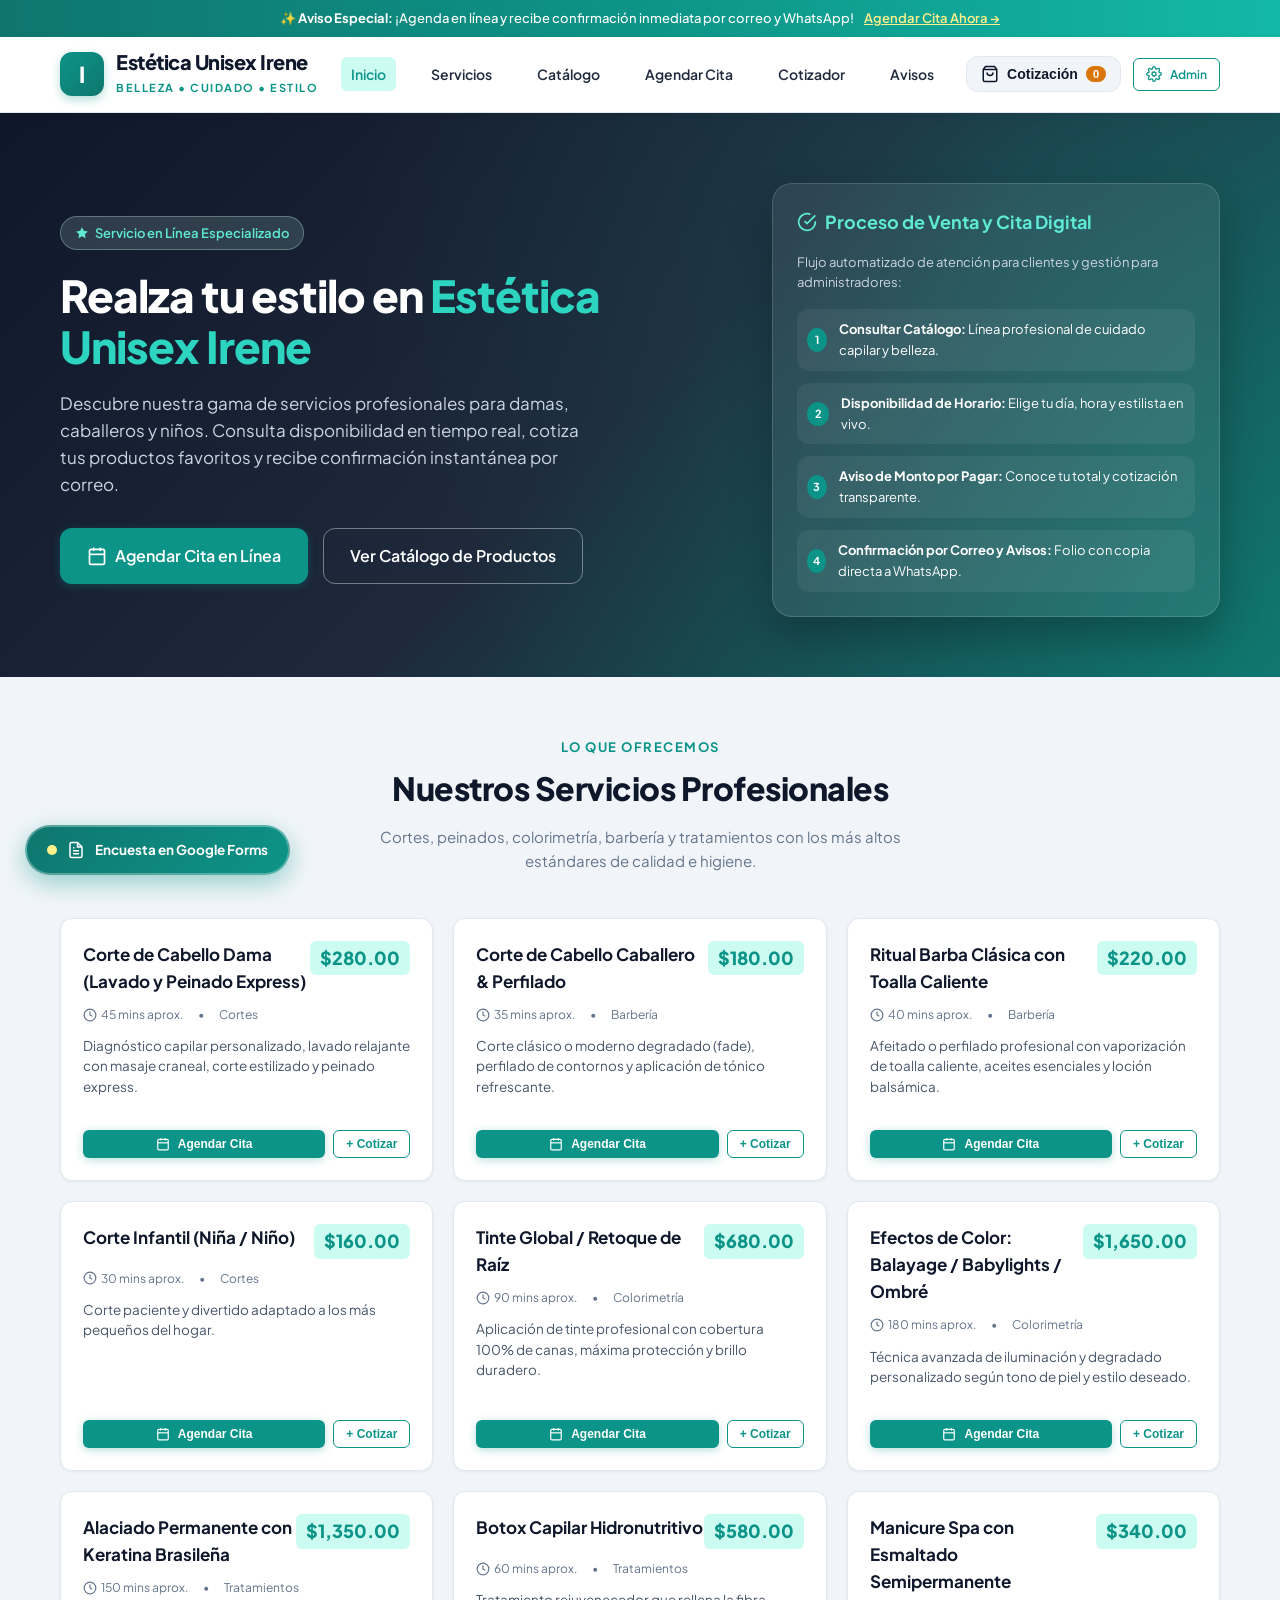
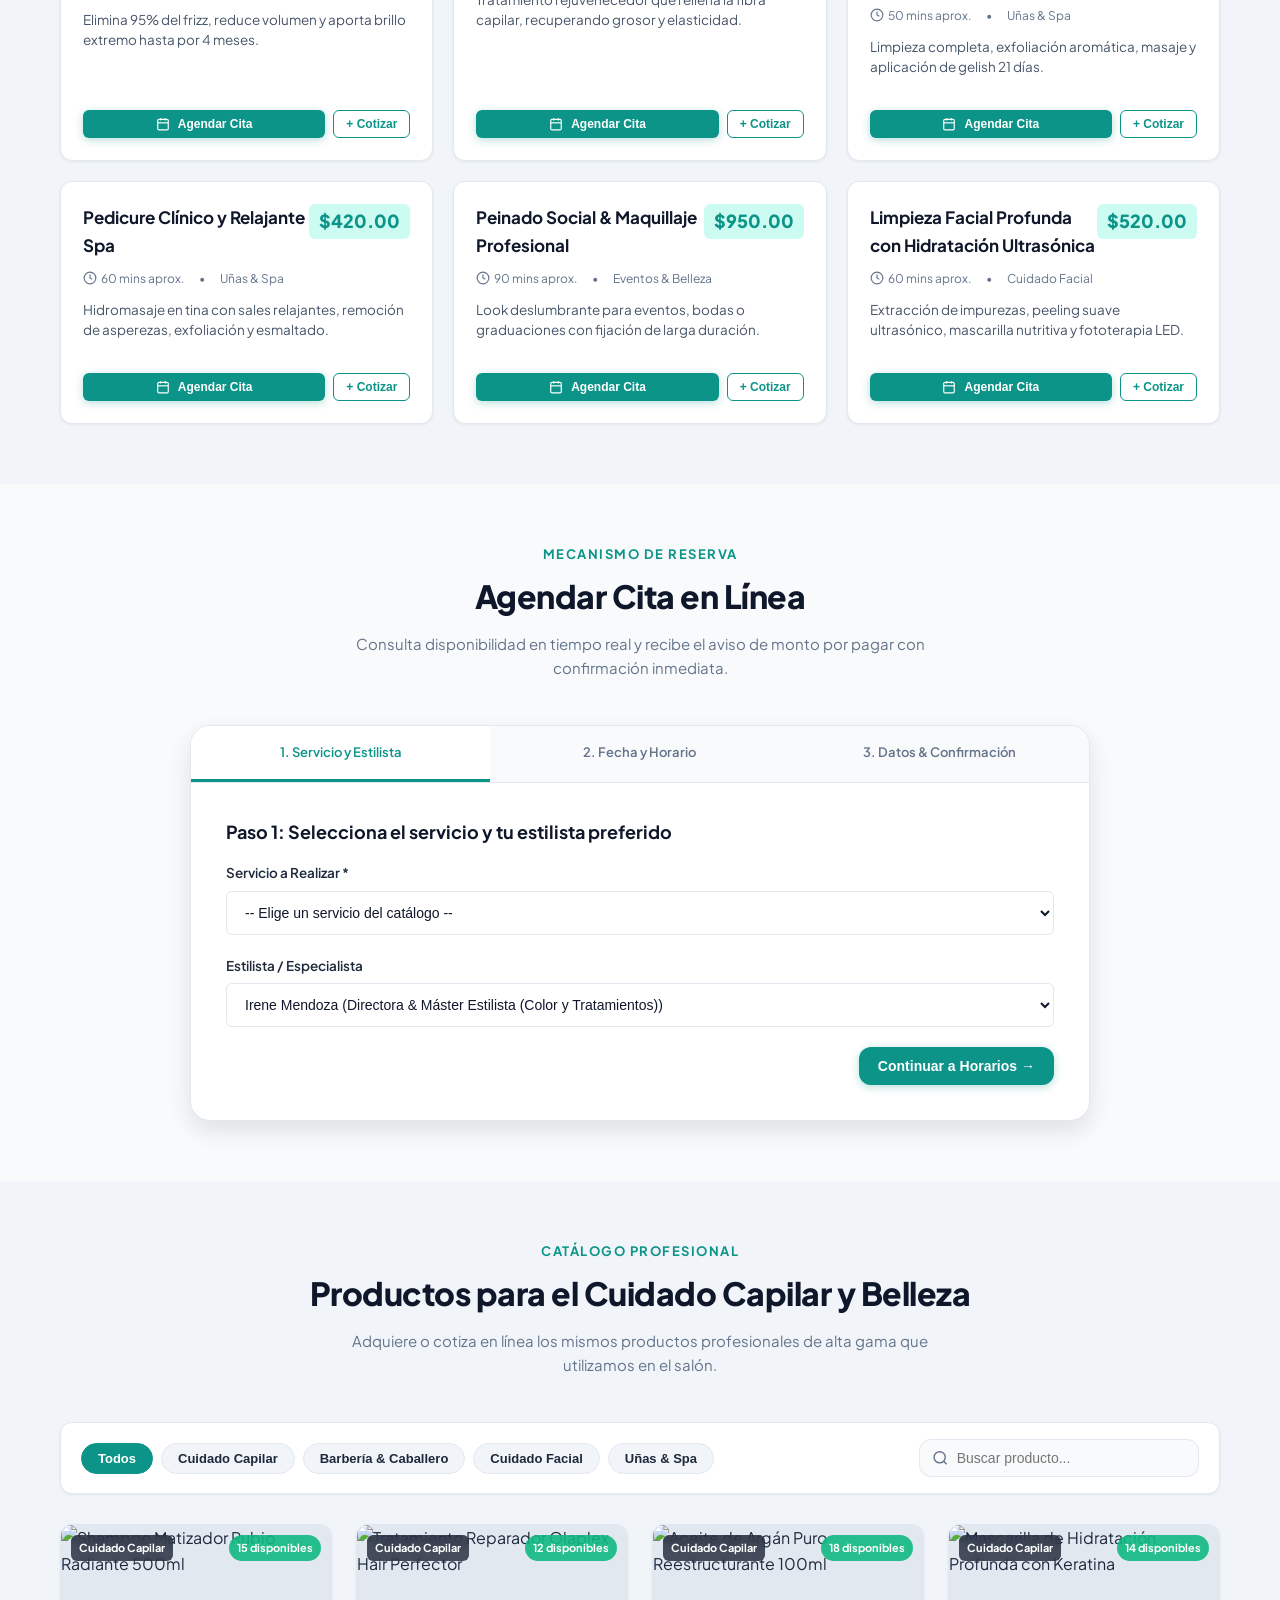
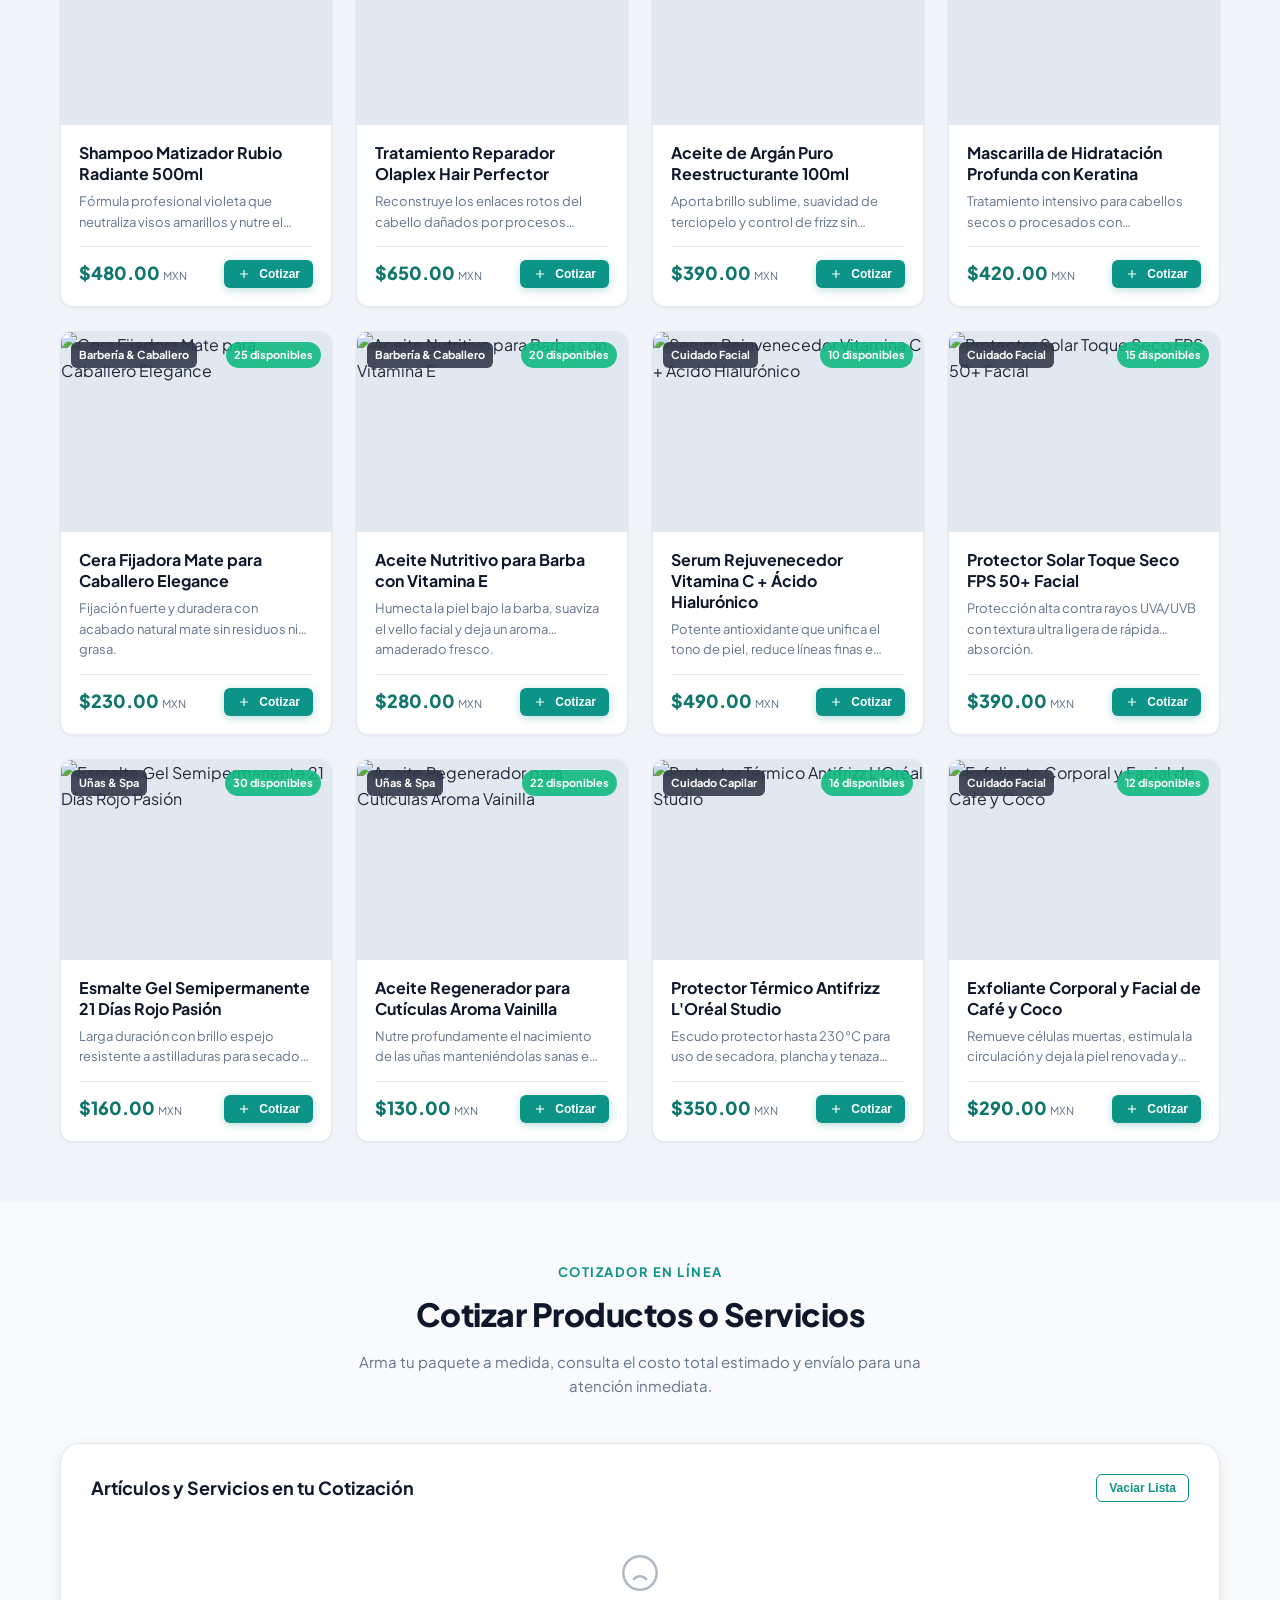
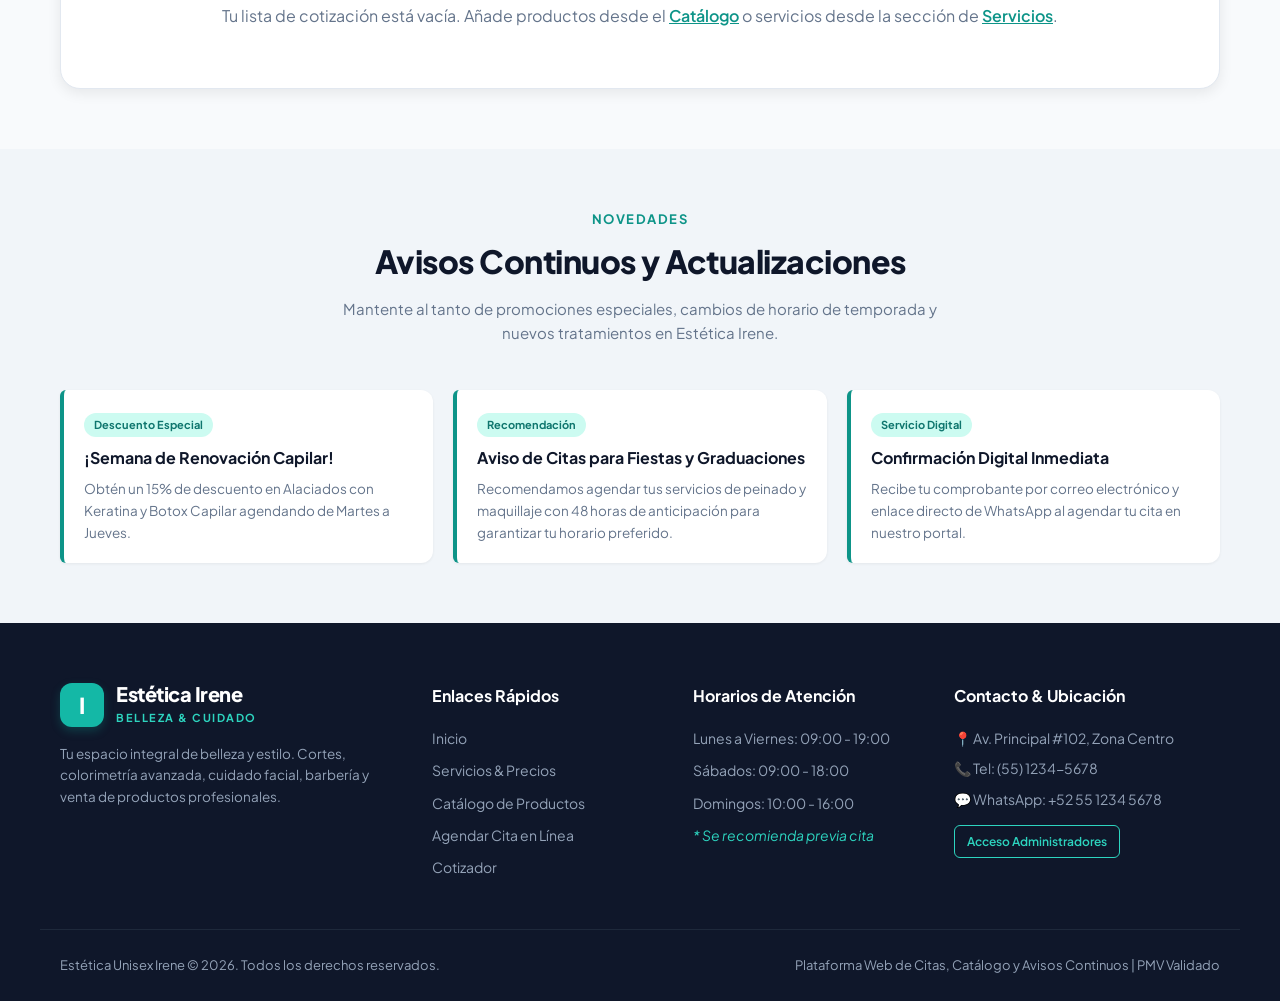
==== commit 2c6158ca: "feat: Link Google Forms survey https://forms.gle/UmgKvbkTxQmPfpWo6" ====
--- a/index.html
+++ b/index.html
@@ -9,14 +9,14 @@
   <link rel="preconnect" href="https://fonts.gstatic.com" crossorigin>
   <link href="https://fonts.googleapis.com/css2?family=Plus+Jakarta+Sans:wght@400;500;600;700;800&display=swap" rel="stylesheet">
   
-  <!-- ================= GOOGLE ANALYTICS 4 (GA4) ================= -->
-  <!-- Reemplaza 'G-XXXXXXXXXX' con tu ID de medición de Google Analytics 4 -->
-  <script async src="https://www.googletagmanager.com/gtag/js?id=G-XXXXXXXXXX"></script>
+  <!-- ================= GOOGLE ANALYTICS 4 / TAG MANAGER (GTM-WV52HDD9) ================= -->
+  <script async src="https://www.googletagmanager.com/gtag/js?id=GTM-WV52HDD9"></script>
+  <script async src="https://www.googletagmanager.com/gtm.js?id=GTM-WV52HDD9"></script>
   <script>
     window.dataLayer = window.dataLayer || [];
     function gtag(){dataLayer.push(arguments);}
     gtag('js', new Date());
-    gtag('config', 'G-XXXXXXXXXX');
+    gtag('config', 'GTM-WV52HDD9');
   </script>
 
   <style>
@@ -80,13 +80,16 @@
   </style>
 </head>
 <body>
-
-  <!-- Botón Flotante de Encuesta Voluntaria (Rúbrica: Recopilación de datos del PMV) -->
-  <button class="survey-floating-btn" onclick="openSurveyModal()" title="Evalúa este Producto Mínimo Viable (PMV)">
+  <!-- Google Tag Manager (noscript) -->
+  <noscript><iframe src="https://www.googletagmanager.com/ns.html?id=GTM-WV52HDD9"
+  height="0" width="0" style="display:none;visibility:hidden"></iframe></noscript>
+
+  <!-- Botón Flotante de Encuesta Voluntaria (Google Forms - Recopilación de datos del PMV) -->
+  <a href="https://forms.gle/UmgKvbkTxQmPfpWo6" target="_blank" rel="noopener noreferrer" class="survey-floating-btn" title="Responder Encuesta en Google Forms">
     <span class="survey-pulse-dot"></span>
     <svg width="18" height="18" fill="none" stroke="currentColor" stroke-width="2" viewBox="0 0 24 24"><path d="M14 2H6a2 2 0 0 0-2 2v16a2 2 0 0 0 2 2h12a2 2 0 0 0 2-2V8z"/><polyline points="14 2 14 8 20 8"/><line x1="16" y1="13" x2="8" y2="13"/><line x1="16" y1="17" x2="8" y2="17"/><polyline points="10 9 9 9 8 9"/></svg>
-    <span>Encuesta del PMV</span>
-  </button>
+    <span>Encuesta en Google Forms</span>
+  </a>
 
   <!-- Barra Superior de Avisos Continuos -->
   <div class="top-announcement-bar" id="topAnnouncement">
@@ -448,9 +451,9 @@
     </div>
   </section>
 
-  <!-- ================= MODAL DE ENCUESTA DEL PMV (PUNTO G - RECOPILACIÓN DE DATOS) ================= -->
+  <!-- ================= MODAL DE ENCUESTA DEL PMV (GOOGLE FORMS) ================= -->
   <div class="modal-overlay" id="surveyModal">
-    <div class="modal-content" style="max-width: 600px;">
+    <div class="modal-content" style="max-width: 550px; text-align: center;">
       <div class="modal-header">
         <h3 style="color: var(--primary-dark); display: flex; align-items: center; gap: 8px;">
           <svg width="22" height="22" fill="none" stroke="currentColor" stroke-width="2" viewBox="0 0 24 24"><path d="M14 2H6a2 2 0 0 0-2 2v16a2 2 0 0 0 2 2h12a2 2 0 0 0 2-2V8z"/><polyline points="14 2 14 8 20 8"/><line x1="16" y1="13" x2="8" y2="13"/><line x1="16" y1="17" x2="8" y2="17"/></svg>
@@ -458,59 +461,17 @@
         </h3>
         <button class="modal-close-btn" onclick="closeSurveyModal()">&times;</button>
       </div>
-      <div class="modal-body">
-        <p style="font-size: 13.5px; color: #475569; margin-bottom: 20px;">
-          Tu opinión es fundamental para validar nuestro Producto Mínimo Viable (PMV). Por favor responde esta breve encuesta voluntaria de 1 minuto:
+      <div class="modal-body" style="padding: 30px 20px;">
+        <p style="font-size: 15px; color: #475569; margin-bottom: 25px;">
+          Tu opinión es fundamental para validar nuestro Producto Mínimo Viable. Por favor apóyanos respondiendo la encuesta oficial en Google Forms:
         </p>
-
-        <form id="pmvSurveyForm" onsubmit="submitSurvey(event)">
-          <div class="form-group">
-            <label class="form-label">1. ¿Qué tan fácil e intuitivo fue navegar por la página y consultar servicios/productos? *</label>
-            <div class="rating-stars" id="starGroup1">
-              <button type="button" class="rating-star-btn" onclick="setRating(1, 1)">★</button>
-              <button type="button" class="rating-star-btn" onclick="setRating(1, 2)">★</button>
-              <button type="button" class="rating-star-btn" onclick="setRating(1, 3)">★</button>
-              <button type="button" class="rating-star-btn" onclick="setRating(1, 4)">★</button>
-              <button type="button" class="rating-star-btn" onclick="setRating(1, 5)">★</button>
-            </div>
-            <input type="hidden" id="surveyRating1" value="5" required>
-          </div>
-
-          <div class="form-group">
-            <label class="form-label">2. ¿Consideras claro y útil el aviso del monto por pagar antes de confirmar tu cita? *</label>
-            <select id="surveyClarity" class="form-control" required>
-              <option value="Muy claro y transparente">Muy claro y transparente</option>
-              <option value="Claro, pero agregaría más desglose">Claro, pero agregaría más desglose</option>
-              <option value="Poco claro">Poco claro</option>
-            </select>
-          </div>
-
-          <div class="form-group">
-            <label class="form-label">3. ¿Utilizarías esta plataforma para agendar tus citas de estética en lugar de llamar por teléfono? *</label>
-            <select id="surveyPreference" class="form-control" required>
-              <option value="Sí, definitivamente prefiero en línea">Sí, definitivamente prefiero en línea</option>
-              <option value="Tal vez, dependiendo del servicio">Tal vez, dependiendo del servicio</option>
-              <option value="No, prefiero llamada tradicional">No, prefiero llamada tradicional</option>
-            </select>
-          </div>
-
-          <div class="form-group">
-            <label class="form-label">4. ¿Qué funcionalidad o mejora sugerirías para la versión final? (Opcional)</label>
-            <textarea id="surveyComments" class="form-control" rows="2" placeholder="Ej. Recordatorios automáticos por SMS, pago con tarjeta en línea, etc."></textarea>
-          </div>
-
-          <div style="margin-top: 20px; display: flex; justify-content: space-between; align-items: center;">
-            <button type="button" class="btn btn-secondary" onclick="closeSurveyModal()">Cerrar</button>
-            <button type="submit" class="btn btn-primary">
-              Enviar Respuestas &rarr;
-            </button>
-          </div>
-        </form>
-
-        <div id="surveySuccessAlert" style="display: none; background: #ecfdf5; border: 1px solid #a7f3d0; color: #065f46; padding: 20px; border-radius: 8px; text-align: center;">
-          <h4 style="font-size: 16px; font-weight: 700; margin-bottom: 6px;">¡Muchas gracias por tu retroalimentación!</h4>
-          <p style="font-size: 13px;">Tus respuestas han sido registradas para la recopilación de datos de validación del PMV.</p>
-        </div>
+        <a href="https://forms.gle/UmgKvbkTxQmPfpWo6" target="_blank" rel="noopener noreferrer" class="btn btn-primary btn-lg" style="width: 100%; max-width: 340px; margin: 0 auto; display: inline-flex;">
+          <svg width="18" height="18" fill="none" stroke="currentColor" stroke-width="2" viewBox="0 0 24 24"><path d="M18 13v6a2 2 0 0 1-2 2H5a2 2 0 0 1-2-2V8a2 2 0 0 1 2-2h6"/><polyline points="15 3 21 3 21 9"/><line x1="10" y1="14" x2="21" y2="3"/></svg>
+          Abrir Encuesta en Google Forms
+        </a>
+      </div>
+      <div class="modal-footer" style="justify-content: center;">
+        <button type="button" class="btn btn-secondary" onclick="closeSurveyModal()">Cerrar</button>
       </div>
     </div>
   </div>
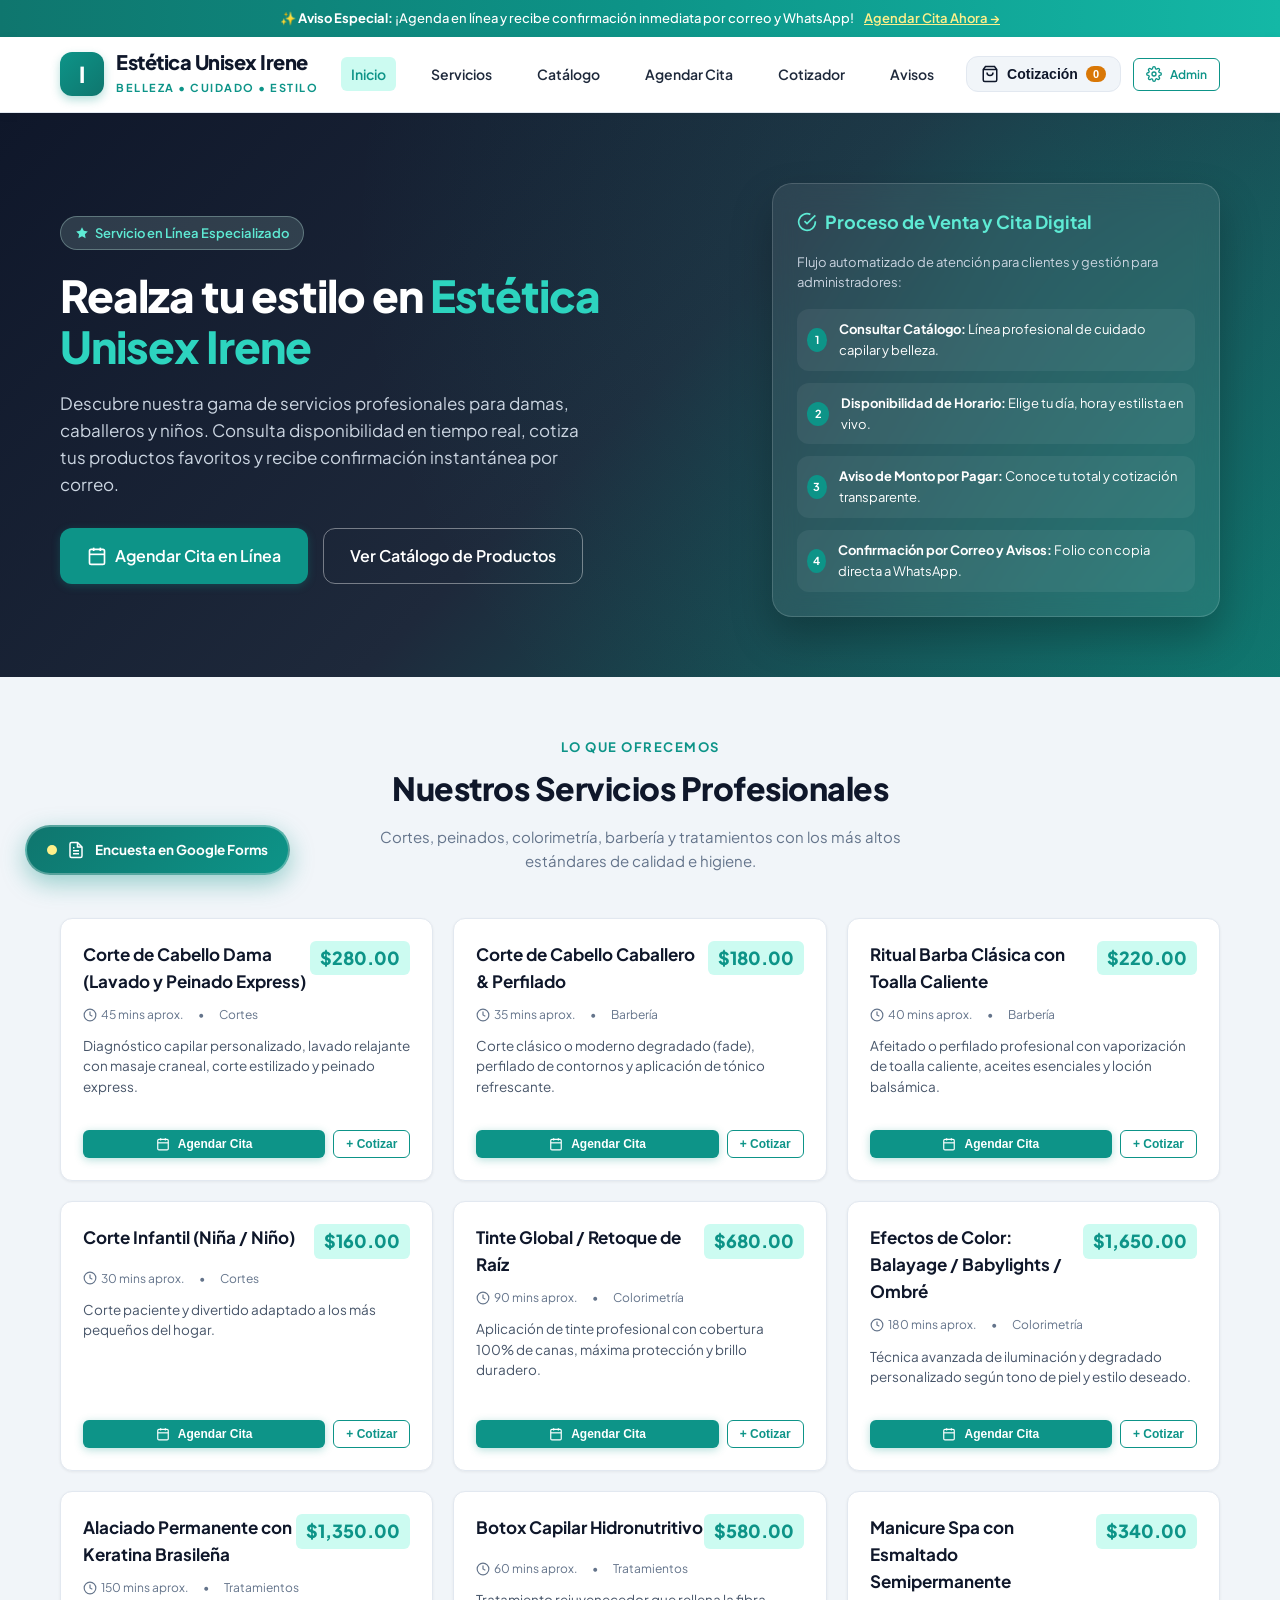
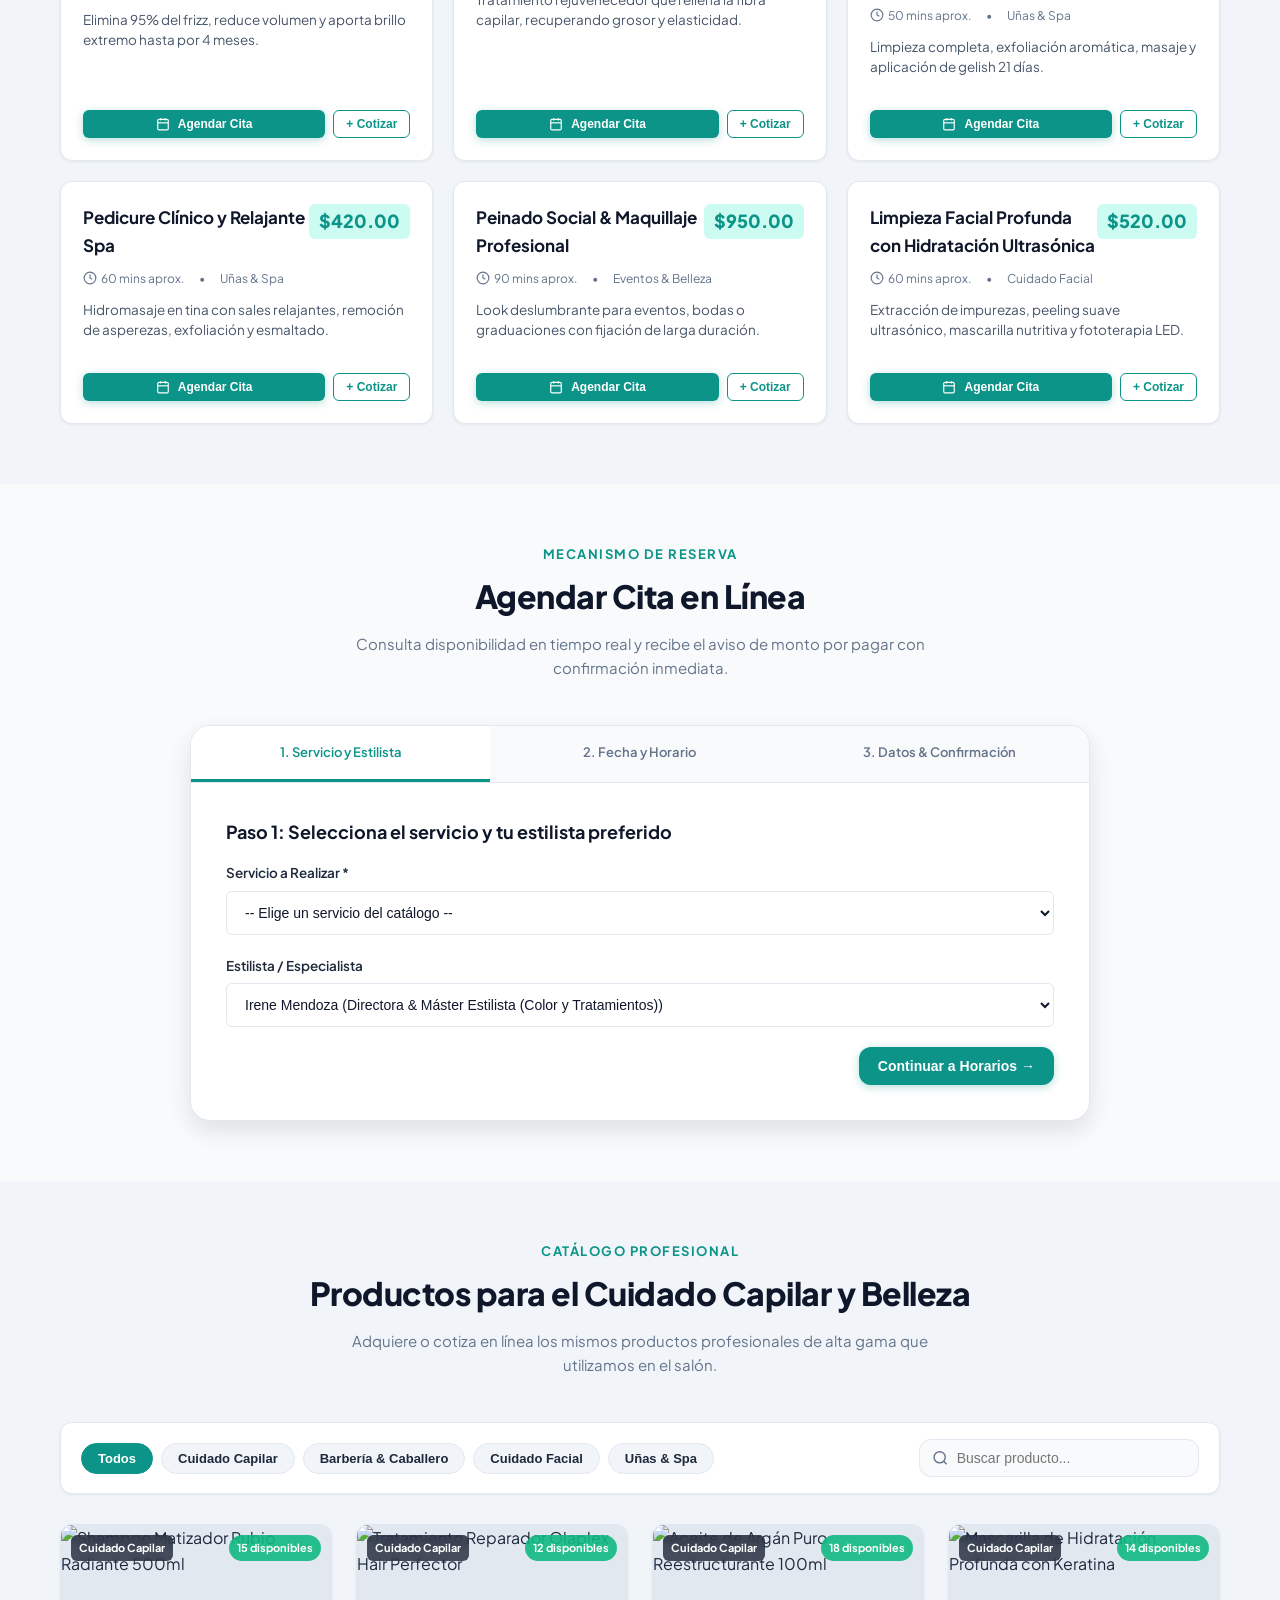
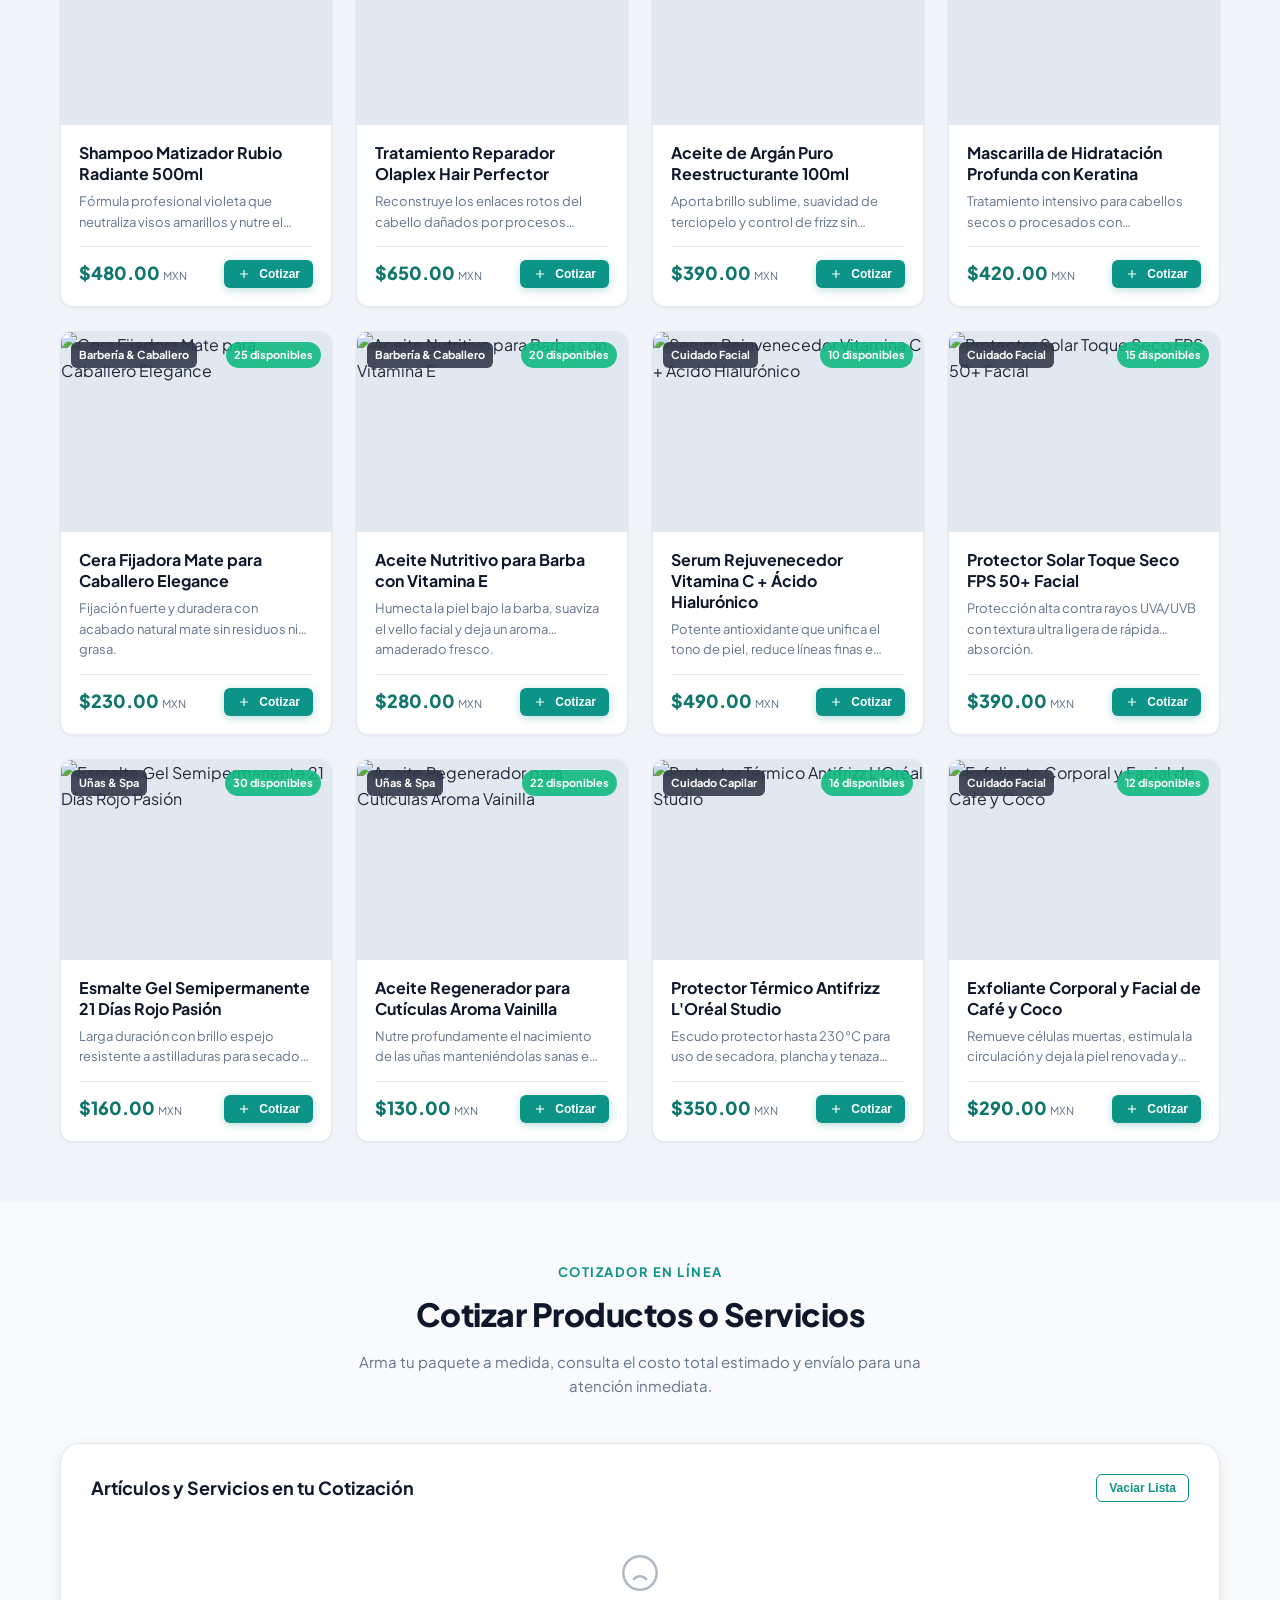
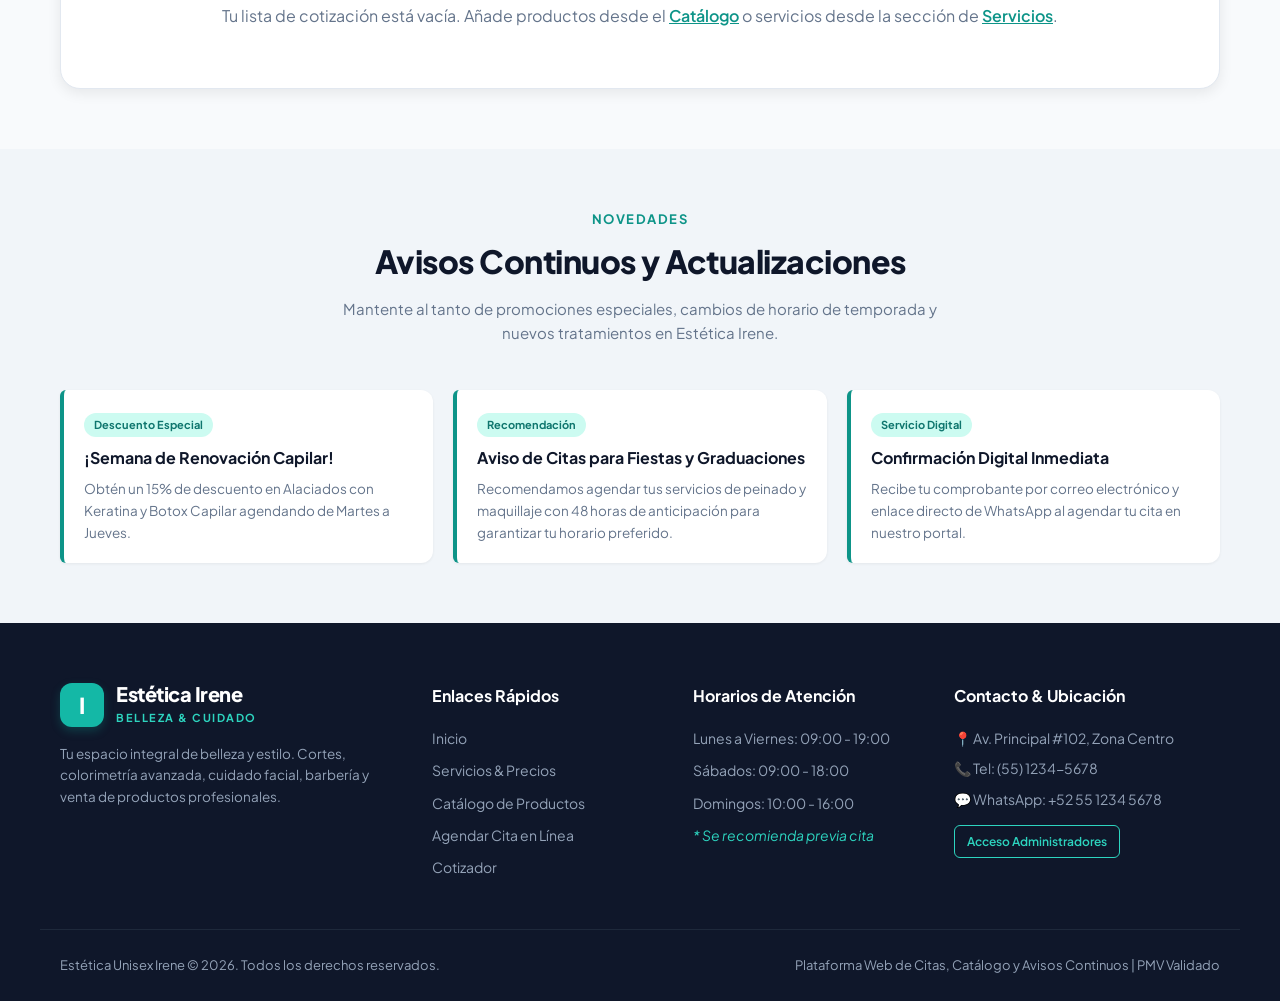
==== commit 8a2b0639: "fix: Full mobile responsive design overhaul for all screen sizes and smartphones" ====
--- a/index.html
+++ b/index.html
@@ -108,28 +108,35 @@
         </div>
       </a>
 
-      <ul class="nav-links">
-        <li><a href="#inicio" class="active">Inicio</a></li>
-        <li><a href="#servicios">Servicios</a></li>
-        <li><a href="#catalogo">Catálogo</a></li>
-        <li><a href="#agendar">Agendar Cita</a></li>
-        <li><a href="#cotizador">Cotizador</a></li>
-        <li><a href="#avisos">Avisos</a></li>
+      <ul class="nav-links" id="mainNavLinks">
+        <li><a href="#inicio" class="active" onclick="closeMobileMenu()">Inicio</a></li>
+        <li><a href="#servicios" onclick="closeMobileMenu()">Servicios</a></li>
+        <li><a href="#catalogo" onclick="closeMobileMenu()">Catálogo</a></li>
+        <li><a href="#agendar" onclick="closeMobileMenu()">Agendar Cita</a></li>
+        <li><a href="#cotizador" onclick="closeMobileMenu()">Cotizador</a></li>
+        <li><a href="#avisos" onclick="closeMobileMenu()">Avisos</a></li>
       </ul>
 
       <div class="nav-actions">
         <!-- Botón Cotizador / Carrito -->
         <button class="cart-trigger-btn" id="openCartBtn" onclick="openQuoteModal()">
           <svg width="18" height="18" fill="none" stroke="currentColor" stroke-width="2" viewBox="0 0 24 24"><path d="M6 2L3 6v14a2 2 0 0 0 2 2h14a2 2 0 0 0 2-2V6l-3-4z"/><line x1="3" y1="6" x2="21" y2="6"/><path d="M16 10a4 4 0 0 1-8 0"/></svg>
-          <span>Cotización</span>
+          <span class="cart-text-label">Cotización</span>
           <span class="cart-badge" id="cartCountBadge">0</span>
         </button>
 
         <!-- Botón Acceso Admin -->
-        <a href="admin.html" class="btn btn-outline btn-sm" title="Panel de Administración">
+        <a href="admin.html" class="btn btn-outline btn-sm admin-btn-nav" title="Panel de Administración">
           <svg width="16" height="16" fill="none" stroke="currentColor" stroke-width="2" viewBox="0 0 24 24"><path d="M12 15a3 3 0 1 0 0-6 3 3 0 0 0 0 6Z"/><path d="M19.4 15a1.65 1.65 0 0 0 .33 1.82l.06.06a2 2 0 0 1 0 2.83 2 2 0 0 1-2.83 0l-.06-.06a1.65 1.65 0 0 0-1.82-.33 1.65 1.65 0 0 0-1 1.51V21a2 2 0 0 1-2 2 2 2 0 0 1-2-2v-.09A1.65 1.65 0 0 0 9 19.4a1.65 1.65 0 0 0-1.82.33l-.06.06a2 2 0 0 1-2.83 0 2 2 0 0 1 0-2.83l.06-.06a1.65 1.65 0 0 0 .33-1.82 1.65 1.65 0 0 0-1.51-1H3a2 2 0 0 1-2-2 2 2 0 0 1 2-2h.09A1.65 1.65 0 0 0 4.6 9a1.65 1.65 0 0 0-.33-1.82l-.06-.06a2 2 0 0 1 0-2.83 2 2 0 0 1 2.83 0l.06.06a1.65 1.65 0 0 0 1.82.33H9a1.65 1.65 0 0 0 1-1.51V3a2 2 0 0 1 2-2 2 2 0 0 1 2 2v.09a1.65 1.65 0 0 0 1 1.51 1.65 1.65 0 0 0 1.82-.33l.06-.06a2 2 0 0 1 2.83 0 2 2 0 0 1 0 2.83l-.06.06a1.65 1.65 0 0 0-.33 1.82V9a1.65 1.65 0 0 0 1.51 1H21a2 2 0 0 1 2 2 2 2 0 0 1-2 2h-.09a1.65 1.65 0 0 0-1.51 1Z"/></svg>
-          Admin
+          <span class="admin-text-label">Admin</span>
         </a>
+
+        <!-- Botón Menú Móvil (Hamburguesa) -->
+        <button class="mobile-menu-btn" id="mobileMenuToggle" aria-label="Abrir menú" onclick="toggleMobileNav()">
+          <span></span>
+          <span></span>
+          <span></span>
+        </button>
       </div>
     </div>
   </nav>
@@ -267,7 +274,7 @@
           <div class="wizard-step-pane" id="stepPane2">
             <h4 style="font-size: 18px; margin-bottom: 15px; color: var(--dark);">Paso 2: Consultar disponibilidad de horario</h4>
             
-            <div style="display: grid; grid-template-columns: 1fr 1.5fr; gap: 20px;">
+            <div class="booking-step2-grid">
               <div class="form-group">
                 <label class="form-label" for="bookingDate">Fecha deseada *</label>
                 <input type="date" id="bookingDate" class="form-control" onchange="fetchAvailability()">
@@ -282,7 +289,7 @@
               </div>
             </div>
 
-            <div style="display: flex; justify-content: space-between; margin-top: 25px;">
+            <div style="display: flex; justify-content: space-between; margin-top: 25px; gap: 10px;">
               <button class="btn btn-secondary" onclick="goToStep(1)">&larr; Volver</button>
               <button class="btn btn-primary" id="btnToStep3" onclick="goToStep(3)" disabled>Continuar a Datos &rarr;</button>
             </div>
@@ -292,7 +299,7 @@
           <div class="wizard-step-pane" id="stepPane3">
             <h4 style="font-size: 18px; margin-bottom: 15px; color: var(--dark);">Paso 3: Datos de contacto y aviso de monto por pagar</h4>
             
-            <div style="display: grid; grid-template-columns: 1fr 1fr; gap: 15px;">
+            <div class="booking-step3-grid">
               <div class="form-group">
                 <label class="form-label" for="clientName">Nombre Completo *</label>
                 <input type="text" id="clientName" class="form-control" placeholder="Ej. Ana Patricia Morales">
@@ -391,21 +398,23 @@
         </div>
 
         <div id="quoteTableWrapper" style="display: none;">
-          <table class="quote-items-table">
-            <thead>
-              <tr>
-                <th>Elemento</th>
-                <th>Categoría</th>
-                <th>Precio Unit.</th>
-                <th>Cantidad</th>
-                <th>Subtotal</th>
-                <th>Acción</th>
-              </tr>
-            </thead>
-            <tbody id="quoteItemsTableBody">
-              <!-- Renderizado dinámico -->
-            </tbody>
-          </table>
+          <div class="table-responsive">
+            <table class="quote-items-table">
+              <thead>
+                <tr>
+                  <th>Elemento</th>
+                  <th>Categoría</th>
+                  <th>Precio Unit.</th>
+                  <th>Cantidad</th>
+                  <th>Subtotal</th>
+                  <th>Acción</th>
+                </tr>
+              </thead>
+              <tbody id="quoteItemsTableBody">
+                <!-- Renderizado dinámico -->
+              </tbody>
+            </table>
+          </div>
 
           <div class="quote-summary-box">
             <div class="quote-row">
--- a/css/styles.css
+++ b/css/styles.css
@@ -37,6 +37,13 @@
   box-sizing: border-box;
 }
 
+html, body {
+  width: 100%;
+  max-width: 100vw;
+  overflow-x: hidden;
+  position: relative;
+}
+
 body {
   font-family: 'Segoe UI', system-ui, -apple-system, BlinkMacSystemFont, Roboto, sans-serif;
   background-color: var(--bg-page);
@@ -45,7 +52,12 @@
   -webkit-font-smoothing: antialiased;
 }
 
-/* Contenedor central */
+img, video, iframe {
+  max-width: 100%;
+  height: auto;
+}
+
+/* Contenedor central adaptable */
 .container {
   width: 100%;
   max-width: 1200px;
@@ -157,6 +169,64 @@
   display: flex;
   align-items: center;
   gap: 12px;
+}
+
+/* Botón Hamburguesa Móvil */
+.mobile-menu-btn {
+  display: none;
+  flex-direction: column;
+  justify-content: center;
+  align-items: center;
+  gap: 5px;
+  width: 38px;
+  height: 38px;
+  background: #f8fafc;
+  border: 1px solid var(--border);
+  border-radius: var(--radius-sm);
+  cursor: pointer;
+  padding: 8px;
+  transition: var(--transition);
+}
+
+.mobile-menu-btn span {
+  display: block;
+  width: 20px;
+  height: 2px;
+  background-color: var(--dark);
+  border-radius: 2px;
+  transition: all 0.3s ease;
+}
+
+.mobile-menu-btn.open span:nth-child(1) {
+  transform: translateY(7px) rotate(45deg);
+}
+
+.mobile-menu-btn.open span:nth-child(2) {
+  opacity: 0;
+}
+
+.mobile-menu-btn.open span:nth-child(3) {
+  transform: translateY(-7px) rotate(-45deg);
+}
+
+/* Clases de Grids y Tablas Responsivas */
+.booking-step2-grid {
+  display: grid;
+  grid-template-columns: 1fr 1.4fr;
+  gap: 20px;
+}
+
+.booking-step3-grid {
+  display: grid;
+  grid-template-columns: 1fr 1fr;
+  gap: 15px;
+}
+
+.table-responsive {
+  width: 100%;
+  overflow-x: auto;
+  -webkit-overflow-scrolling: touch;
+  margin-bottom: 15px;
 }
 
 /* Botones genéricos */
@@ -1154,35 +1224,349 @@
 .status-badge.Completada { background: #dbeafe; color: #1e40af; }
 .status-badge.Cancelada { background: #fee2e2; color: #b91c1c; }
 
-/* Responsive Media Queries */
-@media (max-width: 900px) {
+/* ===================================================
+   SISTEMA RESPONSIVO MULTIPANTALLA (MOBILE & DESKTOP)
+   Adaptable a cualquier modelo de teléfono (iOS / Android)
+   =================================================== */
+
+@media (max-width: 992px) {
   .hero-grid {
     grid-template-columns: 1fr;
+    gap: 30px;
+  }
+  .hero-content {
     text-align: center;
+  }
+  .hero-subtitle {
+    margin: 0 auto 25px;
   }
   .hero-buttons {
     justify-content: center;
   }
-  .hero-subtitle {
-    margin: 0 auto 30px;
-  }
   .footer-grid {
     grid-template-columns: 1fr 1fr;
-  }
-}
-
-@media (max-width: 600px) {
+    gap: 30px;
+  }
+}
+
+@media (max-width: 860px) {
+  .mobile-menu-btn {
+    display: flex;
+  }
+
   .nav-links {
-    display: none; /* Mobile menu can toggle */
+    position: fixed;
+    top: 75px;
+    left: 0;
+    right: 0;
+    background: #ffffff;
+    flex-direction: column;
+    padding: 18px 20px;
+    gap: 8px;
+    box-shadow: 0 15px 30px rgba(0, 0, 0, 0.12);
+    border-bottom: 3px solid var(--primary);
+    transform: translateY(-150%);
+    opacity: 0;
+    pointer-events: none;
+    transition: transform 0.3s cubic-bezier(0.16, 1, 0.3, 1), opacity 0.3s ease;
+    z-index: 999;
+  }
+
+  .nav-links.mobile-open {
+    transform: translateY(0);
+    opacity: 1;
+    pointer-events: auto;
+  }
+
+  .nav-links li {
+    width: 100%;
+  }
+
+  .nav-links li a {
+    width: 100%;
+    padding: 12px 16px;
+    font-size: 15px;
+    border-radius: var(--radius-sm);
+  }
+
+  /* Admin responsive */
+  .admin-layout {
+    flex-direction: column;
+  }
+  .sidebar {
+    width: 100%;
+    padding: 15px 0;
+  }
+  .sidebar-brand {
+    padding: 0 15px 15px;
+  }
+  .sidebar-menu {
+    display: flex;
+    overflow-x: auto;
+    -webkit-overflow-scrolling: touch;
+    padding: 10px 15px;
+    gap: 8px;
+    scrollbar-width: none;
+  }
+  .sidebar-menu::-webkit-scrollbar {
+    display: none;
+  }
+  .sidebar-menu li {
+    white-space: nowrap;
+    flex-shrink: 0;
+  }
+  .sidebar-menu li a {
+    padding: 8px 14px;
+    font-size: 13px;
+    border-radius: 6px;
+    border-left: none;
+    border-bottom: 3px solid transparent;
+  }
+  .sidebar-menu li a.active {
+    border-left: none;
+    border-bottom-color: var(--primary);
+  }
+  .main-admin-content {
+    padding: 15px;
+  }
+  .admin-topbar {
+    flex-direction: column;
+    align-items: flex-start;
+    gap: 15px;
+  }
+}
+
+@media (max-width: 768px) {
+  .section {
+    padding: 40px 0;
+  }
+  .section-header {
+    margin-bottom: 30px;
+  }
+  .section-title {
+    font-size: 26px;
+  }
+  .booking-step2-grid,
+  .booking-step3-grid {
+    grid-template-columns: 1fr;
+    gap: 16px;
+  }
+  .booking-body {
+    padding: 22px 14px;
+  }
+  .progress-step {
+    padding: 12px 4px;
+    font-size: 11.5px;
+  }
+  .category-pills {
+    display: flex;
+    gap: 8px;
+    overflow-x: auto;
+    -webkit-overflow-scrolling: touch;
+    width: 100%;
+    padding-bottom: 8px;
+    flex-wrap: nowrap;
+    scrollbar-width: none;
+  }
+  .category-pills::-webkit-scrollbar {
+    display: none;
+  }
+  .pill-btn {
+    white-space: nowrap;
+    flex-shrink: 0;
   }
   .catalog-toolbar {
     flex-direction: column;
     align-items: stretch;
+    padding: 14px;
+    gap: 12px;
   }
   .search-box {
     width: 100%;
   }
+  .services-grid {
+    grid-template-columns: 1fr;
+    gap: 16px;
+  }
+}
+
+@media (max-width: 576px) {
+  .container {
+    padding: 0 14px;
+  }
+  .nav-container {
+    height: 65px;
+  }
+  .brand-logo {
+    gap: 8px;
+  }
+  .brand-text h1 {
+    font-size: 15px;
+    max-width: 145px;
+    white-space: nowrap;
+    overflow: hidden;
+    text-overflow: ellipsis;
+  }
+  .brand-text span {
+    display: none; /* Ocultar subtítulo para dar espacio a botones en pantallas pequeñas */
+  }
+  .logo-badge {
+    width: 36px;
+    height: 36px;
+    font-size: 17px;
+    border-radius: 8px;
+  }
+  .cart-text-label,
+  .admin-text-label {
+    display: none; /* Mostrar solo íconos en teléfonos para evitar desbordes */
+  }
+  .cart-trigger-btn {
+    padding: 7px 10px;
+    font-size: 13px;
+  }
+  .admin-btn-nav {
+    padding: 7px 10px;
+  }
+
+  .top-announcement-bar {
+    font-size: 11px;
+    padding: 6px 10px;
+    line-height: 1.3;
+    flex-direction: column;
+    gap: 4px;
+  }
+
+  .hero-section {
+    padding: 35px 0 30px 0;
+  }
+  .hero-badge-tag {
+    font-size: 11.5px;
+    padding: 4px 10px;
+  }
+  .hero-title {
+    font-size: 26px;
+    letter-spacing: -0.5px;
+  }
+  .hero-subtitle {
+    font-size: 13.5px;
+    line-height: 1.5;
+    margin-bottom: 22px;
+  }
+  .hero-buttons {
+    flex-direction: column;
+    width: 100%;
+  }
+  .hero-buttons .btn {
+    width: 100%;
+    padding: 12px 18px;
+    font-size: 15px;
+  }
+  .hero-card-preview {
+    padding: 16px;
+    border-radius: var(--radius-md);
+  }
+
+  .service-card {
+    padding: 16px;
+  }
+  .service-title {
+    font-size: 16px;
+  }
+  .service-price {
+    font-size: 16px;
+  }
+
+  .products-grid {
+    grid-template-columns: 1fr;
+    gap: 16px;
+  }
+  .product-image-container {
+    height: 190px;
+  }
+
+  .time-slots-grid {
+    grid-template-columns: repeat(3, 1fr);
+    gap: 6px;
+  }
+  .time-slot-btn {
+    padding: 10px 2px;
+    font-size: 12px;
+  }
+
+  .monto-pagar-card {
+    padding: 14px;
+    margin: 15px 0;
+  }
+  .monto-pagar-card .amount {
+    font-size: 24px;
+  }
+
+  .quote-card-box {
+    padding: 16px;
+  }
+  .quote-summary-box {
+    padding: 14px;
+    margin-top: 15px;
+    max-width: 100%;
+  }
+
+  /* Botón Flotante de Google Forms adaptable */
+  .survey-floating-btn {
+    bottom: 12px;
+    left: 12px;
+    padding: 9px 14px;
+    font-size: 12px;
+    border-radius: 30px;
+  }
+
+  .footer {
+    padding: 35px 0 20px;
+  }
   .footer-grid {
     grid-template-columns: 1fr;
-  }
-}
+    gap: 25px;
+  }
+  .footer-bottom {
+    flex-direction: column;
+    gap: 8px;
+    text-align: center;
+  }
+
+  .modal-content {
+    max-width: 95vw;
+    margin: 8px;
+    border-radius: var(--radius-md);
+  }
+  .modal-header {
+    padding: 14px 16px;
+  }
+  .modal-body {
+    padding: 16px;
+  }
+  .modal-footer {
+    padding: 12px 16px;
+    flex-direction: column;
+    gap: 8px;
+  }
+  .modal-footer .btn {
+    width: 100%;
+  }
+}
+
+/* Pantallas súper compactas (ej. iPhone SE 320px) */
+@media (max-width: 380px) {
+  .brand-text h1 {
+    font-size: 14px;
+    max-width: 120px;
+  }
+  .hero-title {
+    font-size: 23px;
+  }
+  .time-slots-grid {
+    grid-template-columns: repeat(2, 1fr);
+  }
+  .survey-floating-btn {
+    font-size: 11px;
+    padding: 7px 12px;
+  }
+}
